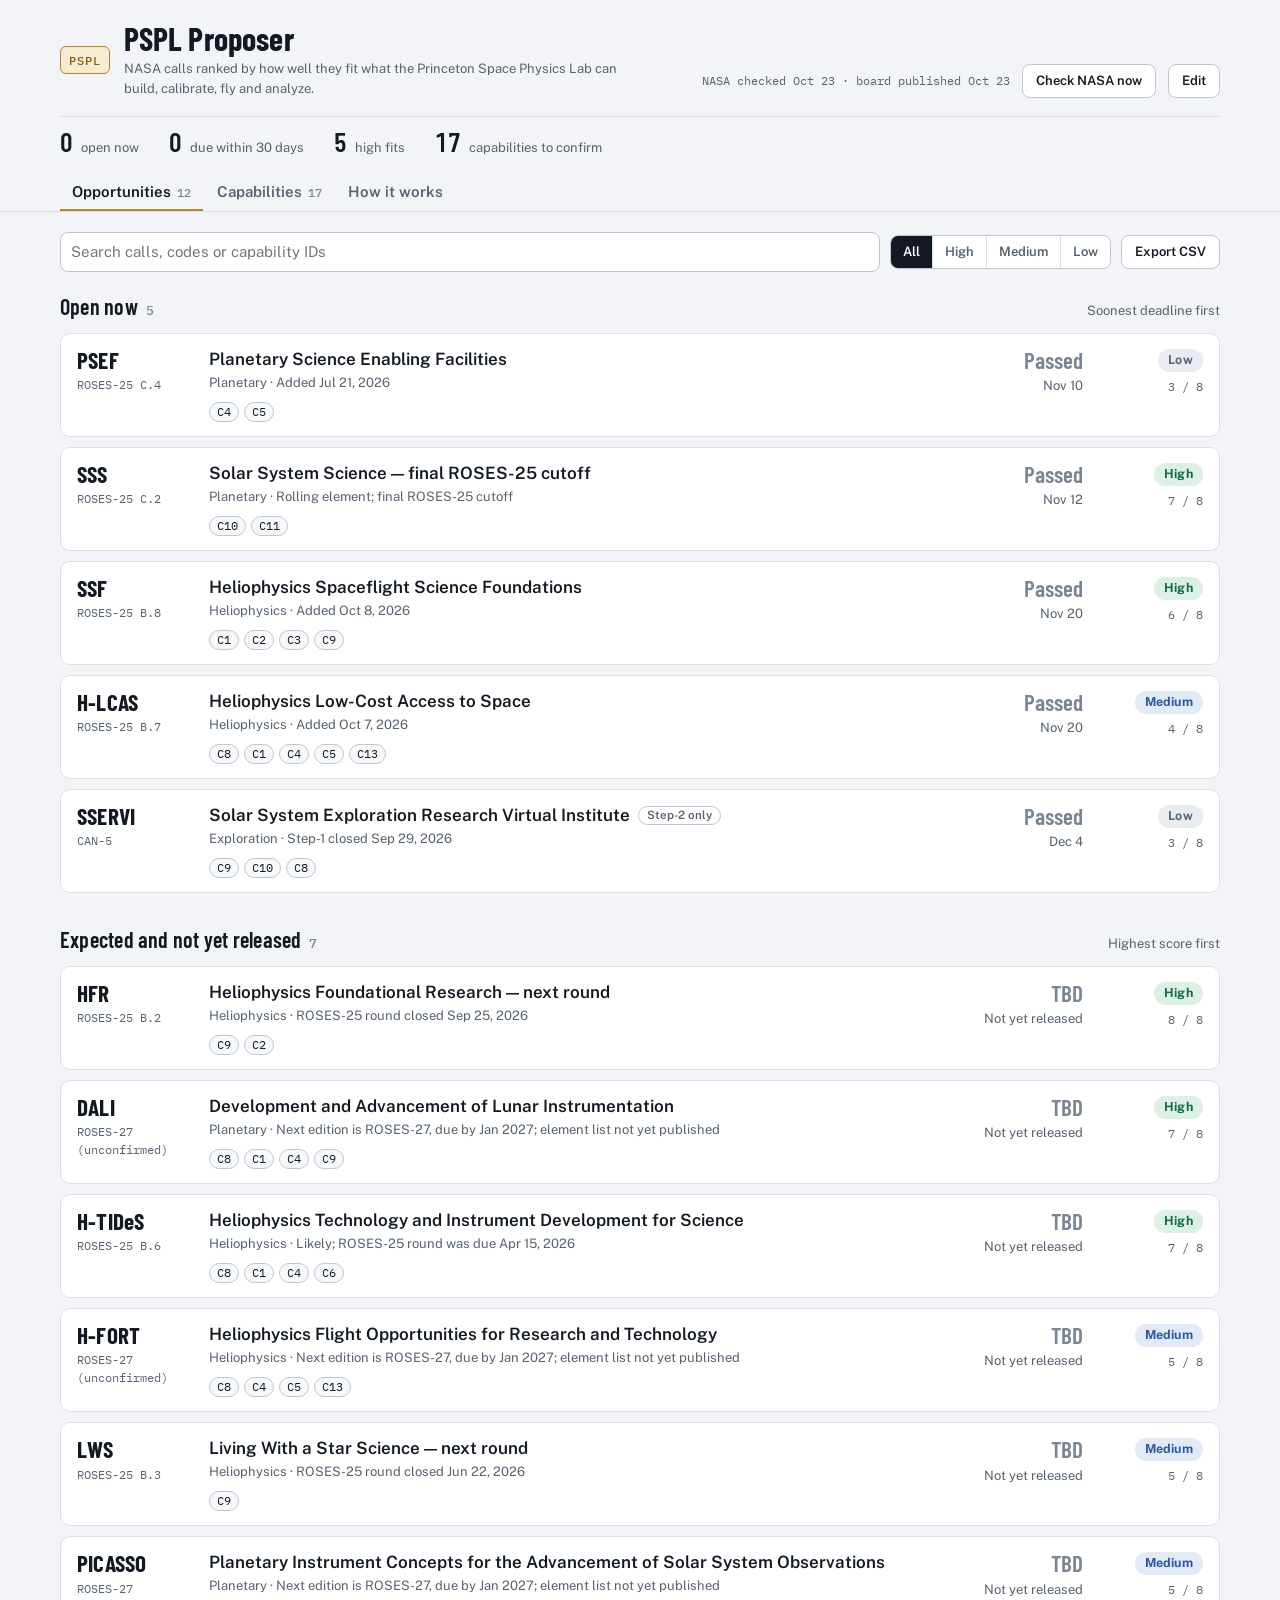
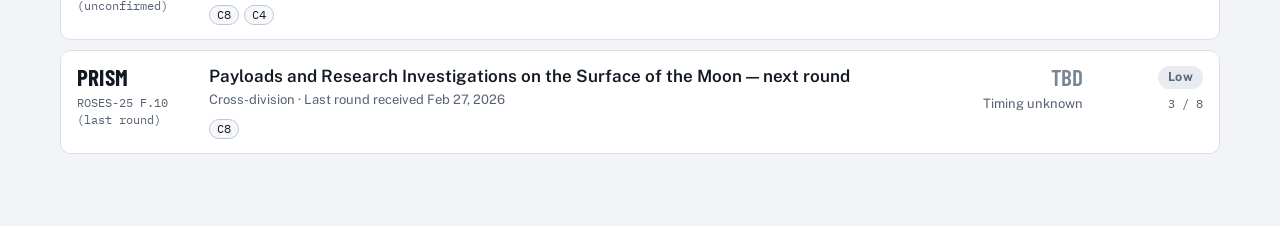
==== index.html @ 785a98ec "Add PSPL Proposer as one shared board on GitHub Pages The board (calls, scores, the capability regis" ====
<!doctype html>
<html lang="en">
<head>
<meta charset="utf-8">
<meta name="viewport" content="width=device-width, initial-scale=1, viewport-fit=cover">
<meta name="robots" content="noindex, nofollow">
<title>PSPL Proposer</title>
<meta name="description" content="NASA calls ranked by how well they fit what the Princeton Space Physics Lab can build, calibrate, fly and analyze.">
<link rel="icon" href="data:image/svg+xml,%3Csvg xmlns='http://www.w3.org/2000/svg' viewBox='0 0 32 32'%3E%3Crect x='1.5' y='1.5' width='29' height='29' rx='6' fill='%23F6ECD3' stroke='%23B8861B' stroke-width='3'/%3E%3Ctext x='16' y='22.5' font-family='Arial,sans-serif' font-size='17' font-weight='700' text-anchor='middle' fill='%23845C08'%3EP%3C/text%3E%3C/svg%3E">
<link rel="preconnect" href="https://fonts.googleapis.com">
<link rel="preconnect" href="https://fonts.gstatic.com" crossorigin>
<link rel="stylesheet" href="https://fonts.googleapis.com/css2?family=Barlow+Condensed:wght@500;600;700&family=IBM+Plex+Mono:wght@400;500&family=Public+Sans:ital,wght@0,400;0,600;0,700;1,400&display=swap">
<link rel="stylesheet" href="style.css?v=1.1.0">
<script src="app.js?v=1.1.0" defer></script>
</head>
<body>
<template id="app-shell">
<header class="masthead gutter">
  <div class="inner">
    <div class="mast">
      <div class="brand">
        <span class="mark" aria-hidden="true">PSPL</span>
        <div class="brand-text">
          <h1>PSPL Proposer</h1>
          <p class="sub">NASA calls ranked by how well they fit what the Princeton Space Physics Lab can build, calibrate, fly and analyze.</p>
        </div>
      </div>
      <div class="mast-actions">
        <span class="checked mono" id="checked"></span>
        <button class="btn" id="checkNowBtn" type="button" title="Reads NASA's ROSES blog and Grants.gov for new and changed calls">Check NASA now</button>
        <button class="btn" id="editBtn" type="button" aria-pressed="false" title="Turn editing on or off in this browser">Edit</button>
        <button class="btn primary" id="addCallBtn" type="button" hidden>Add a call</button>
      </div>
    </div>
    <div class="stats" aria-label="Board summary">
      <div class="stat"><span class="stat-n" id="st-open">&mdash;</span><span class="stat-l">open now</span></div>
      <div class="stat"><span class="stat-n" id="st-soon">&mdash;</span><span class="stat-l">due within 30 days</span></div>
      <div class="stat"><span class="stat-n" id="st-high">&mdash;</span><span class="stat-l">high fits</span></div>
      <div class="stat" id="st-review-wrap" hidden><span class="stat-n gold" id="st-review">0</span><span class="stat-l">NASA posts to review</span></div>
      <div class="stat"><span class="stat-n" id="st-conf">&mdash;</span><span class="stat-l">capabilities to confirm</span></div>
    </div>
  </div>
</header>

<div class="notice gutter" id="noticeBand" hidden>
  <div class="inner"><p id="noticeText"></p></div>
</div>

<div class="band gutter" id="changesBand" hidden>
  <div class="inner">
    <div class="band-inner">
      <p id="changesText"></p>
      <div class="band-actions">
        <button class="btn primary" id="publishBtn" type="button">Publish changes</button>
        <button class="btn ghost" id="discardBtn" type="button">Discard my changes</button>
      </div>
    </div>
    <div class="publish" id="publishPanel" hidden>
      <div class="publish-head">
        <p id="publishSummary"></p>
        <button class="btn ghost" id="publishClose" type="button">Close</button>
      </div>
      <ol class="steps" id="publishSteps">
        <li><div class="step-body"><button class="btn primary" id="copyBoardBtn" type="button">Copy the new board</button><span class="help" id="copyMsg" role="status"></span></div></li>
        <li><div class="step-body"><a class="btn" id="editLink" href="#" target="_blank" rel="noopener noreferrer">Open board.json on GitHub</a><p>Sign in if GitHub asks. Click into the file, select everything (Ctrl+A, or Cmd+A on a Mac) and paste over it.</p></div></li>
        <li><div class="step-body"><p>Choose <b>Commit changes</b> and add a short note on what you changed. The site updates within a few minutes; reload this page then and this band clears.</p></div></li>
      </ol>
      <label class="sr" for="publishText">The new board.json</label>
      <textarea id="publishText" rows="5" readonly hidden></textarea>
      <p class="help" id="publishAlt">No GitHub access? <button class="linklike" id="downloadBoardBtn" type="button">Download board.json</button> and send it to <span id="maintainerBand">whoever looks after the board</span>.</p>
    </div>
  </div>
</div>

<nav class="tabs gutter" aria-label="Sections">
  <div class="inner" role="tablist">
    <button class="tab" role="tab" id="tab-opportunities" aria-controls="panel-opportunities" type="button">Opportunities<span class="n" id="n-opps"></span></button>
    <button class="tab" role="tab" id="tab-capabilities" aria-controls="panel-capabilities" type="button">Capabilities<span class="n" id="n-caps"></span></button>
    <button class="tab" role="tab" id="tab-method" aria-controls="panel-method" type="button">How it works</button>
  </div>
</nav>

<main class="gutter">
  <div class="inner">
    <section id="panel-opportunities" role="tabpanel" aria-labelledby="tab-opportunities">
      <section class="card match" id="addPanel" hidden aria-labelledby="addTitle">
        <div class="match-head">
          <h2 id="addTitle">Add a call</h2>
          <button class="btn ghost" id="addClose" type="button">Close</button>
        </div>
        <p class="match-intro">Fill in what you know and add it to the board. To get scores, gaps and a next action suggested, use Suggest with AI: it builds a prompt from the call and the capability register for an AI assistant such as Copilot, ChatGPT or Claude.</p>
        <form class="form" id="addForm" novalidate>
          <label class="full"><span>Call name</span><input id="a-title" name="title" type="text" maxlength="200" placeholder="e.g. Heliophysics Low-Cost Access to Space"></label>
          <label><span>Short name</span><input id="a-abbr" name="abbr" type="text" maxlength="24" placeholder="e.g. H-LCAS"></label>
          <label><span>Element or call number</span><input id="a-element" name="element" type="text" maxlength="60" placeholder="e.g. ROSES-25 B.7"></label>
          <label><span>Division</span><select id="a-division" name="division"></select></label>
          <label><span>Status</span><select id="a-status" name="status">
            <option value="open">Open</option>
            <option value="step2">Step-2 only</option>
            <option value="expected">Expected</option>
            <option value="unknown">Unknown</option>
          </select></label>
          <label><span>Next deadline</span><input id="a-due" name="due" type="date"></label>
          <label><span>What's due</span><input id="a-duelabel" name="dueLabel" type="text" maxlength="200" placeholder="e.g. Step-1 proposal"></label>
          <label class="full"><span>Link to the call</span><input id="a-source" name="source" type="url" maxlength="500" placeholder="https://science.nasa.gov/researchers/solicitations/..."></label>
          <label class="full"><span>Call text <span class="help">(optional; it helps the AI suggestion)</span></span><textarea id="a-text" name="text" rows="5" placeholder="Paste the scope, eligibility and due-date sections of the call."></textarea></label>
          <div class="form-actions">
            <button class="btn primary" id="a-save" type="submit">Add to board</button>
            <button class="btn" id="a-ai" type="button">Suggest with AI</button>
          </div>
        </form>
        <div class="aibox" id="aiBox" hidden>
          <p><b>1.</b> Copy this prompt and paste it into an AI assistant you can use, such as Copilot, ChatGPT or Claude.</p>
          <label class="sr" for="a-prompt">Prompt for the AI assistant</label>
          <textarea id="a-prompt" rows="6" readonly></textarea>
          <div class="row"><button class="btn" id="a-copy" type="button">Copy prompt</button><span class="help" id="a-copied"></span></div>
          <p><b>2.</b> Paste the assistant's whole reply here.</p>
          <label class="sr" for="a-reply">The AI assistant's reply</label>
          <textarea id="a-reply" rows="5" placeholder="Paste the reply, including the part in braces { }"></textarea>
          <div class="row"><button class="btn" id="a-read" type="button">Use this reply</button><span class="error-line" id="a-aimsg" role="status"></span></div>
        </div>
        <div id="addResult"></div>
      </section>

      <div class="toolbar">
        <label class="search"><span class="sr">Search calls</span><input type="search" id="oppSearch" placeholder="Search calls, codes or capability IDs" autocomplete="off"></label>
        <div class="seg" role="group" aria-label="Filter by fit">
          <button type="button" data-fit="all">All</button><button type="button" data-fit="high">High</button><button type="button" data-fit="medium">Medium</button><button type="button" data-fit="low">Low</button>
        </div>
        <button class="btn" id="exportOpps" type="button">Export CSV</button>
      </div>
      <div id="lanes"></div>
    </section>

    <section id="panel-capabilities" role="tabpanel" aria-labelledby="tab-capabilities" hidden>
      <div class="toolbar">
        <label class="search"><span class="sr">Search the register</span><input type="search" id="capSearch" placeholder="Search capabilities, gaps or sources" autocomplete="off"></label>
        <button class="btn" id="addCap" type="button" hidden>Add capability</button>
        <button class="btn" id="exportCaps" type="button">Export CSV</button>
      </div>
      <p class="panel-intro">Scores and AI suggestions are judged against these rows, so a wrong row means wrong matches. Dashed rows are known gaps that need a partner. <span id="capIntroView">Spot something wrong? Choose Edit at the top to correct it, then publish.</span><span id="capIntroEdit" hidden>Tick Confirmed once a row is right.</span></p>
      <p class="cap-summary" id="capSummary"></p>
      <div class="list" id="capList"></div>
    </section>

    <section id="panel-method" role="tabpanel" aria-labelledby="tab-method" hidden>
      <div class="prose">
        <h2>One board for the lab</h2>
        <p>Everyone opens the same page, <a id="siteLink" href="https://mitchellshen.github.io/pspl-proposer/">mitchellshen.github.io/pspl-proposer</a>, in Edge, Chrome, Safari or Firefox on Windows or Mac. There's nothing to install and no account to make. Bookmark the page rather than saving a copy, so you always see the latest board.</p>
        <p>The board itself is one file, board.json, in the board's GitHub repository. Every published change is a commit there, so there's a full history of who changed what and when, and any change can be undone.</p>
        <h2>Changing the board</h2>
        <ol>
          <li>Choose Edit at the top. It applies to this browser only, and you can turn it off the same way.</li>
          <li>Correct capabilities, adjust scores, add calls and review new NASA posts. Your changes stay in this browser, counted in the gold band at the top, until you publish them.</li>
          <li>Choose Publish changes in the gold band and follow its three steps: copy the new board, paste it over board.json on GitHub, and commit. You need a GitHub account that has been added to the board's repository.</li>
          <li>No GitHub access? Download board.json from the same band and send it to <span id="maintainerInline">whoever looks after the board</span>.</li>
        </ol>
        <p>The board and its repository are public, so anyone with the address can read them. Keep budgets, proposal plans that aren't public yet and reviewer comments off the board.</p>
        <div class="settings" id="maintainerBox" hidden>
          <label for="set-maintainer">Looked after by<input id="set-maintainer" type="text" maxlength="80" placeholder="Name of whoever publishes the board"></label>
          <div><button class="btn" id="set-maintainer-save" type="button">Save name</button></div>
        </div>
        <h2>Finding new calls</h2>
        <p>Check NASA now reads NASA's ROSES blog, where NASA announces new program elements, amendments and corrections, and Grants.gov when your browser allows it. Posts the board hasn't reviewed yet wait under To review. In edit mode, add the ones that fit, mark the rest reviewed, and publish. NASA's solicitation site (NSPIRES) can't be read by the page, so open the links for full call texts.</p>
        <p id="checkNote"></p>
        <h2>How a call is scored</h2>
        <p>Each call gets three whole-number scores, and their sum sets the fit. In edit mode, change them with the + and &minus; controls on any call.</p>
        <div class="tablewrap">
          <table class="rubric">
            <thead><tr><th>Score</th><th>Range</th><th>Question it answers</th></tr></thead>
            <tbody>
              <tr><td>Alignment</td><td>0&ndash;3</td><td>How directly do the call's science or technology goals match what PSPL does?</td></tr>
              <tr><td>Readiness</td><td>0&ndash;3</td><td>Could PSPL write a competitive proposal today with what the register shows?</td></tr>
              <tr><td>Timing</td><td>0&ndash;2</td><td>0 if under about three weeks or closed to new entrants, 1 if about a month away or unknown, 2 if months away or not yet released.</td></tr>
              <tr><td>Fit</td><td>0&ndash;8</td><td>High 6&ndash;8, Medium 4&ndash;5, Low 0&ndash;3.</td></tr>
            </tbody>
          </table>
        </div>
        <h2>AI suggestions</h2>
        <p>In edit mode, Suggest with AI on a new call and Rescore with AI on an existing one build a prompt from the call and the capability register. Paste it into an AI assistant you can use, paste the reply back, and review the suggestion before you keep it. The page itself never sends the board anywhere.</p>
        <h2>What isn't covered yet</h2>
        <p>NSF, DoD, ESA and other funders. Calls marked Expected are based on ROSES-25 and NASA's planning list, and may change when ROSES-27 is released.</p>
        <h2>This browser</h2>
        <div class="settings">
          <label for="set-theme">Theme<select id="set-theme">
            <option value="auto">Match my computer</option>
            <option value="light">Light</option>
            <option value="dark">Dark</option>
          </select></label>
        </div>
        <p class="foot" id="fileInfo"></p>
      </div>
    </section>
  </div>
</main>

<div class="toast" id="toast" role="status" aria-live="polite" hidden></div>
</template>
<div id="app">
  <div class="boot gutter"><div class="inner">
    <p class="boot-title">PSPL Proposer</p>
    <p>Loading the board&hellip; If nothing appears, open the shared board at <a href="https://mitchellshen.github.io/pspl-proposer/">mitchellshen.github.io/pspl-proposer</a>.</p>
  </div></div>
</div>
<noscript><p style="font:16px sans-serif;padding:24px">PSPL Proposer needs JavaScript. Open it in a web browser such as Edge, Chrome, Safari or Firefox.</p></noscript>
</body>
</html>
---- style.css ----
/* PSPL Proposer, GitHub Pages edition. Layout: masthead with a live summary strip, a notice band for downloaded copies, a gold band when this browser holds unpublished changes (with the publish steps), sticky tabs, then a ranked board of NASA calls (To review, Open now, Expected) and the capability register. Gold = the foil on SWAPI; countdowns read T-minus. */
:root {
  --bg: #F2F4F7;
  --surface: #FFFFFF;
  --surface-2: #F7F8FA;
  --ink: #121922;
  --muted: #566272;
  --faint: #7A8594;
  --line: #DBE0E7;
  --line-strong: #BFC7D2;
  --gold: #B8861B;
  --gold-ink: #845C08;
  --gold-soft: #F6ECD3;
  --high: #136B45;
  --high-bg: #DCF0E5;
  --med: #2C5AA0;
  --med-bg: #E2EAF7;
  --low: #5B6775;
  --low-bg: #E8ECF0;
  --urgent: #B0261C;
  --urgent-bg: #FBE3E0;
  --btn-ink: #121922;
  --btn-on-ink: #FFFFFF;
  --shadow: 0 1px 2px rgb(18 25 34 / 6%), 0 6px 20px rgb(18 25 34 / 6%);
  --font-display: "Barlow Condensed", "Arial Narrow", "Roboto Condensed", sans-serif;
  --font-body: "Public Sans", "Segoe UI", "Helvetica Neue", Arial, sans-serif;
  --font-mono: "IBM Plex Mono", ui-monospace, SFMono-Regular, Menlo, Consolas, monospace;
  --step--1: 0.8125rem;
  --step-0: 0.9375rem;
  --step-1: 1.0625rem;
  --step-2: 1.375rem;
  --step-3: 2rem;
  --radius: 10px;
  color-scheme: light;
}
@media (prefers-color-scheme: dark) {
  :root:not([data-theme="light"]) {
    --bg: #0E131A; --surface: #151C25; --surface-2: #1A2230; --ink: #E7ECF2; --muted: #A1ACBA; --faint: #808C9B;
    --line: #263142; --line-strong: #39465A; --gold: #E2B04A; --gold-ink: #EFC768; --gold-soft: #2B2412;
    --high: #63D3A1; --high-bg: #133428; --med: #92B6FF; --med-bg: #1A2742; --low: #A6B0BD; --low-bg: #222B37;
    --urgent: #FF8A7A; --urgent-bg: #3A1C1A; --btn-ink: #E7ECF2; --btn-on-ink: #0E131A;
    --shadow: 0 1px 2px rgb(0 0 0 / 40%), 0 8px 24px rgb(0 0 0 / 30%);
    color-scheme: dark;
  }
}
:root[data-theme="dark"] {
  --bg: #0E131A; --surface: #151C25; --surface-2: #1A2230; --ink: #E7ECF2; --muted: #A1ACBA; --faint: #808C9B;
  --line: #263142; --line-strong: #39465A; --gold: #E2B04A; --gold-ink: #EFC768; --gold-soft: #2B2412;
  --high: #63D3A1; --high-bg: #133428; --med: #92B6FF; --med-bg: #1A2742; --low: #A6B0BD; --low-bg: #222B37;
  --urgent: #FF8A7A; --urgent-bg: #3A1C1A; --btn-ink: #E7ECF2; --btn-on-ink: #0E131A;
  --shadow: 0 1px 2px rgb(0 0 0 / 40%), 0 8px 24px rgb(0 0 0 / 30%);
  color-scheme: dark;
}
*, *::before, *::after { box-sizing: border-box; }
html { -webkit-text-size-adjust: 100%; }
[hidden] { display: none !important; }
img { max-width: 100%; }
body { margin: 0; background: var(--bg); color: var(--ink); font-family: var(--font-body); font-size: var(--step-0); line-height: 1.5; -webkit-font-smoothing: antialiased; }
.gutter { padding-left: max(16px, env(safe-area-inset-left, 0px)); padding-right: max(16px, env(safe-area-inset-right, 0px)); }
.inner { max-width: 1160px; margin-inline: auto; }
.sr { position: absolute; width: 1px; height: 1px; overflow: hidden; clip: rect(0 0 0 0); white-space: nowrap; }
.mono { font-family: var(--font-mono); overflow-wrap: anywhere; }
h1, h2, h3 { margin: 0; text-wrap: balance; }
p { margin: 0; }
a { color: var(--gold-ink); text-underline-offset: 2px; }
:focus-visible { outline: 2px solid var(--gold); outline-offset: 2px; border-radius: 4px; }

/* Masthead */
.masthead { padding-block: 22px 14px; }
.mast { display: flex; flex-wrap: wrap; align-items: flex-end; justify-content: space-between; gap: 14px 24px; }
.brand { display: flex; align-items: center; gap: 14px; min-width: 0; }
.brand-text { min-width: 0; }
.mark { flex: none; font-family: var(--font-mono); font-size: 0.72rem; font-weight: 500; letter-spacing: 0.08em; color: var(--gold-ink); border: 1.5px solid var(--gold); background: var(--gold-soft); padding: 8px 8px 7px; border-radius: 6px; line-height: 1; }
h1 { font-family: var(--font-display); font-weight: 700; font-size: var(--step-3); letter-spacing: 0.005em; line-height: 1; }
.sub { margin-top: 5px; color: var(--muted); font-size: var(--step--1); max-width: 62ch; }
.mast-actions { display: flex; align-items: center; gap: 12px; flex-wrap: wrap; }
.checked { color: var(--muted); font-size: 0.75rem; }
.checked.live { color: var(--gold-ink); }
.checked.live::before { content: ""; display: inline-block; width: 7px; height: 7px; border-radius: 50%; background: var(--gold); margin-right: 7px; vertical-align: 1px; animation: pulse 1.2s ease-in-out infinite; }
.stats { display: flex; flex-wrap: wrap; gap: 8px 30px; margin-top: 18px; padding-top: 12px; border-top: 1px solid var(--line); }
.stat { display: flex; align-items: baseline; gap: 8px; }
.stat-n { font-family: var(--font-display); font-weight: 600; font-size: 1.65rem; line-height: 1; font-variant-numeric: tabular-nums; }
.stat-n.urgent { color: var(--urgent); }
.stat-n.gold { color: var(--gold-ink); }
.stat-l { color: var(--muted); font-size: var(--step--1); }

/* Changes band */
.band { background: var(--gold-soft); border-top: 1px solid var(--line); border-bottom: 1px solid var(--line); padding-block: 10px; }
.band-inner { display: flex; flex-wrap: wrap; align-items: center; justify-content: space-between; gap: 8px 16px; }
.band p { max-width: 82ch; font-size: var(--step--1); }
.band-actions { display: flex; gap: 8px; flex-wrap: wrap; }

/* Tabs */
.tabs { position: sticky; top: 0; z-index: 4; background: var(--bg); border-bottom: 1px solid var(--line); }
.tabs .inner { display: flex; gap: 2px; overflow-x: auto; }
.tab { appearance: none; background: none; border: 0; border-bottom: 2.5px solid transparent; padding: 12px 12px 10px; font: 600 var(--step-0)/1 var(--font-body); color: var(--muted); cursor: pointer; white-space: nowrap; }
.tab:hover { color: var(--ink); }
.tab[aria-selected="true"] { color: var(--ink); border-bottom-color: var(--gold); }
.tab .n { font-family: var(--font-mono); font-size: 0.75rem; font-weight: 500; color: var(--faint); margin-left: 6px; }
main { padding-block: 20px 72px; }

/* Controls */
.toolbar { display: flex; flex-wrap: wrap; gap: 10px; align-items: center; margin-bottom: 18px; }
.search { flex: 1 1 260px; min-width: 0; }
.search input { width: 100%; }
input[type="search"], input[type="text"], input[type="url"], input[type="date"], select, textarea {
  font: inherit; font-size: var(--step-0); color: var(--ink); background: var(--surface); border: 1px solid var(--line-strong); border-radius: 8px; padding: 8px 10px; min-width: 0;
}
textarea { width: 100%; resize: vertical; line-height: 1.45; }
.seg { display: inline-flex; border: 1px solid var(--line-strong); border-radius: 8px; overflow: hidden; background: var(--surface); }
.seg button { appearance: none; border: 0; background: transparent; padding: 8px 12px; font: 600 var(--step--1)/1.2 var(--font-body); color: var(--muted); cursor: pointer; }
.seg button + button { border-left: 1px solid var(--line); }
.seg button[aria-pressed="true"] { background: var(--btn-ink); color: var(--btn-on-ink); }
.btn { appearance: none; font: 600 var(--step--1)/1.2 var(--font-body); padding: 8px 13px; border-radius: 8px; border: 1px solid var(--line-strong); background: var(--surface); color: var(--ink); cursor: pointer; white-space: nowrap; text-decoration: none; display: inline-block; }
.btn:hover { border-color: var(--ink); }
.btn.primary { background: var(--btn-ink); color: var(--btn-on-ink); border-color: var(--btn-ink); }
.btn.primary:hover { filter: brightness(1.12); }
.btn.ghost { background: transparent; border-color: transparent; color: var(--muted); }
.btn.ghost:hover { color: var(--ink); border-color: var(--line-strong); }
.btn.danger { color: var(--urgent); }
.btn.armed { background: var(--urgent-bg); border-color: var(--urgent); color: var(--urgent); }
.btn:disabled { opacity: 0.5; cursor: not-allowed; }
.pill { display: inline-block; font-size: 0.72rem; font-weight: 600; line-height: 1.5; padding: 0 8px; border-radius: 999px; border: 1px solid var(--line-strong); color: var(--muted); margin-left: 8px; vertical-align: 2px; white-space: nowrap; }
.pill.new { border-color: var(--gold); color: var(--gold-ink); background: var(--gold-soft); }
.pill.mine { border-style: dashed; }

/* Lanes */
.lane + .lane { margin-top: 30px; }
.lane-head { display: flex; align-items: baseline; justify-content: space-between; gap: 6px 12px; margin-bottom: 10px; flex-wrap: wrap; }
.lane-head h2 { font-family: var(--font-display); font-weight: 600; font-size: var(--step-2); letter-spacing: 0.01em; }
.lane-head .count { font-family: var(--font-mono); font-size: 0.8rem; color: var(--faint); font-weight: 500; margin-left: 8px; }
.lane-note { color: var(--muted); font-size: var(--step--1); }
details.lane > summary, details.sub-lane > summary { cursor: pointer; list-style: none; }
details.lane > summary::-webkit-details-marker, details.sub-lane > summary::-webkit-details-marker { display: none; }
details.lane > summary h2::before, details.sub-lane > summary .sub-title::before { content: "\25B8"; display: inline-block; margin-right: 8px; color: var(--faint); transition: transform 0.15s; }
details.lane[open] > summary h2::before, details.sub-lane[open] > summary .sub-title::before { transform: rotate(90deg); }
details.sub-lane { margin-top: 12px; }
details.sub-lane > summary { display: flex; flex-wrap: wrap; align-items: baseline; gap: 6px 12px; color: var(--muted); font-size: var(--step--1); padding: 4px 2px; }
.sub-title { font-weight: 600; color: var(--ink); }
.sub-lane .list { margin-top: 10px; }
.list { display: grid; gap: 10px; }
.empty { border: 1.5px dashed var(--line-strong); border-radius: var(--radius); padding: 20px 22px; color: var(--muted); }
.empty b { display: block; color: var(--ink); margin-bottom: 4px; }
.quiet-line { color: var(--muted); font-size: var(--step--1); padding: 6px 2px; }

/* Review */
.src-status { display: flex; flex-wrap: wrap; gap: 4px 18px; font-size: var(--step--1); color: var(--muted); margin: -4px 0 10px; }
.src-status .bad { color: var(--urgent); }
.rv { background: var(--surface); border: 1.5px dashed var(--gold); border-radius: var(--radius); display: grid; grid-template-columns: 7rem minmax(0, 1fr) auto; grid-template-areas: "sign main act"; gap: 8px 20px; padding: 14px 16px; }
.rv .sign { grid-area: sign; }
.rv .main { grid-area: main; }
.rv-actions { grid-area: act; display: flex; flex-direction: column; gap: 6px; align-items: stretch; }
.rv-title { font-weight: 600; font-size: var(--step-1); line-height: 1.3; color: var(--ink); text-decoration: underline; text-decoration-color: var(--line-strong); text-underline-offset: 3px; }
.rv-title:hover { text-decoration-color: var(--gold); }
ul.rv-sent { margin: 8px 0 0; padding-left: 18px; font-size: var(--step--1); display: grid; gap: 3px; max-width: 78ch; }
p.rv-sent { margin-top: 8px; color: var(--muted); font-size: var(--step--1); max-width: 78ch; }
.rv-also { display: inline-block; margin-top: 6px; font-size: var(--step--1); }
.review-actions { margin-top: 12px; display: flex; flex-wrap: wrap; gap: 8px; }

/* Call card */
.opp { background: var(--surface); border: 1px solid var(--line); border-radius: var(--radius); }
.opp.is-open { box-shadow: var(--shadow); border-color: var(--line-strong); }
.opp.flash { box-shadow: 0 0 0 2px var(--gold); }
.opp-head { display: grid; grid-template-columns: 7rem minmax(0, 1fr) 7.25rem 6.25rem; grid-template-areas: "sign main when fit"; gap: 8px 20px; padding: 14px 16px; cursor: pointer; align-items: start; border-radius: var(--radius); }
.opp-head:hover .opp-title { text-decoration: underline; text-decoration-color: var(--line-strong); text-underline-offset: 3px; }
.sign { grid-area: sign; min-width: 0; }
.abbr { display: block; font-family: var(--font-display); font-weight: 700; font-size: 1.45rem; line-height: 1.05; letter-spacing: 0.01em; overflow-wrap: anywhere; }
.element { display: block; margin-top: 4px; font-family: var(--font-mono); font-size: 0.72rem; color: var(--muted); overflow-wrap: anywhere; }
.main { grid-area: main; min-width: 0; }
.opp-title { font-weight: 600; font-size: var(--step-1); line-height: 1.3; }
.opp-meta { margin-top: 3px; color: var(--muted); font-size: var(--step--1); }
.chips { display: flex; flex-wrap: wrap; gap: 5px; margin-top: 9px; }
.chip { font-family: var(--font-mono); font-size: 0.72rem; line-height: 1.6; padding: 0 7px; border: 1px solid var(--line-strong); border-radius: 999px; background: var(--surface-2); color: var(--ink); }
.chip.missing { border-style: dashed; color: var(--faint); }
.when { grid-area: when; text-align: right; min-width: 0; }
.tminus { display: block; font-family: var(--font-display); font-weight: 600; font-size: 1.45rem; line-height: 1.05; font-variant-numeric: tabular-nums; white-space: nowrap; }
.tminus.urgent { color: var(--urgent); }
.tminus.quiet { color: var(--faint); }
.when .date { display: block; margin-top: 4px; color: var(--muted); font-size: var(--step--1); }
.fitbox { grid-area: fit; text-align: right; }
.fit { display: inline-block; font-weight: 700; font-size: 0.78rem; letter-spacing: 0.02em; padding: 2px 10px; border-radius: 999px; }
.fit.high { background: var(--high-bg); color: var(--high); }
.fit.medium { background: var(--med-bg); color: var(--med); }
.fit.low { background: var(--low-bg); color: var(--low); }
.score { display: block; margin-top: 6px; font-family: var(--font-mono); font-size: 0.75rem; color: var(--muted); font-variant-numeric: tabular-nums; }

.opp-body { border-top: 1px solid var(--line); padding: 16px; display: grid; grid-template-columns: minmax(0, 1fr) 17.5rem; gap: 20px 32px; }
.opp-body.edit { grid-template-columns: minmax(0, 1fr); }
.facts { display: grid; gap: 14px; min-width: 0; align-content: start; }
.fact h3, .label { font-family: var(--font-body); font-size: 0.7rem; text-transform: uppercase; letter-spacing: 0.09em; color: var(--muted); font-weight: 700; margin: 0 0 4px; }
.fact p { max-width: 70ch; }
.says { font-style: italic; }
.brings-list { display: flex; flex-wrap: wrap; gap: 6px; margin-bottom: 6px; }
.capref { appearance: none; font: inherit; font-size: var(--step--1); text-align: left; background: var(--surface-2); border: 1px solid var(--line); border-radius: 6px; padding: 3px 8px; color: var(--ink); cursor: pointer; max-width: 100%; }
.capref:hover { border-color: var(--gold); }
.capref b { font-family: var(--font-mono); font-weight: 500; margin-right: 6px; }
.sources { display: flex; flex-wrap: wrap; gap: 4px 16px; }
.side { display: grid; gap: 14px; align-content: start; min-width: 0; }
.scorer { background: var(--surface-2); border: 1px solid var(--line); border-radius: 8px; padding: 12px; display: grid; gap: 9px; }
.dial { display: grid; grid-template-columns: minmax(0, 1fr) auto; align-items: center; gap: 10px; }
.dial-name { font-size: var(--step--1); font-weight: 600; line-height: 1.25; }
.dial-name small { display: block; color: var(--muted); font-weight: 400; font-size: 0.72rem; }
.stepper { display: inline-flex; align-items: center; border: 1px solid var(--line-strong); border-radius: 8px; background: var(--surface); }
.stepper button { appearance: none; border: 0; background: transparent; width: 32px; height: 30px; font: 600 1rem/1 var(--font-body); color: var(--ink); cursor: pointer; }
.stepper button:disabled { color: var(--faint); cursor: default; opacity: 0.5; }
.stepper output { min-width: 3.4ch; text-align: center; font-family: var(--font-mono); font-size: var(--step--1); font-variant-numeric: tabular-nums; }
.scoreline { display: flex; align-items: center; justify-content: space-between; gap: 8px; border-top: 1px solid var(--line); padding-top: 9px; font-size: var(--step--1); }
.hint { color: var(--faint); font-size: 0.72rem; }
.actions { display: flex; flex-wrap: wrap; gap: 8px; }
.proposal { border: 1px dashed var(--gold); background: var(--gold-soft); border-radius: 8px; padding: 12px; display: grid; gap: 8px; font-size: var(--step--1); }
.proposal .row { display: flex; flex-wrap: wrap; gap: 6px 10px; align-items: center; }
.proposal textarea { font-family: var(--font-mono); font-size: 0.75rem; background: var(--surface); }
@keyframes pulse { 0%, 100% { opacity: 0.3; } 50% { opacity: 1; } }

/* Forms */
.form { display: grid; grid-template-columns: repeat(2, minmax(0, 1fr)); gap: 12px 16px; }
.form .full { grid-column: 1 / -1; }
.form label { display: grid; gap: 4px; font-size: var(--step--1); font-weight: 600; min-width: 0; align-content: start; }
.form input, .form select, .form textarea { width: 100%; font-weight: 400; }
.help { font-weight: 400; color: var(--muted); font-size: 0.75rem; }
.form-actions { grid-column: 1 / -1; display: flex; flex-wrap: wrap; gap: 8px; align-items: center; }
.card { background: var(--surface); border: 1px solid var(--line-strong); border-radius: var(--radius); padding: 18px; box-shadow: var(--shadow); }
.match { margin-bottom: 24px; display: grid; gap: 14px; }
.match-head { display: flex; justify-content: space-between; align-items: center; gap: 12px; }
.match-head h2 { font-family: var(--font-display); font-size: var(--step-2); font-weight: 600; }
.match-intro { color: var(--muted); max-width: 72ch; }
.aibox { border: 1px dashed var(--line-strong); border-radius: 8px; padding: 12px; display: grid; gap: 8px; background: var(--surface-2); font-size: var(--step--1); }
.aibox textarea { font-family: var(--font-mono); font-size: 0.75rem; }
.aibox .row { display: flex; flex-wrap: wrap; gap: 8px; align-items: center; }
.preview { border-top: 1px solid var(--line); padding-top: 14px; display: grid; grid-template-columns: minmax(0, 1fr) 17.5rem; gap: 16px 28px; }
.error-line { color: var(--urgent); font-size: var(--step--1); }

/* Register */
.panel-intro { color: var(--muted); max-width: 75ch; margin: -6px 0 6px; }
.cap-summary { color: var(--muted); font-size: var(--step--1); margin-bottom: 14px; }
.cap { background: var(--surface); border: 1px solid var(--line); border-radius: var(--radius); display: grid; grid-template-columns: 3.4rem minmax(0, 1fr) 16.5rem; gap: 6px 22px; padding: 14px 16px; transition: box-shadow 0.3s; }
.cap.gap { border-style: dashed; border-color: var(--line-strong); background: transparent; }
.cap.flash { box-shadow: 0 0 0 2px var(--gold); }
.cap-id { font-family: var(--font-mono); font-weight: 500; font-size: 0.95rem; padding-top: 1px; }
.cap-cat { font-size: 0.7rem; letter-spacing: 0.09em; text-transform: uppercase; color: var(--muted); font-weight: 700; }
.cap-name { font-weight: 600; font-size: var(--step-1); line-height: 1.3; margin-top: 2px; }
.cap-main { min-width: 0; }
.cap-ev { margin-top: 4px; max-width: 72ch; }
.cap-used { margin-top: 6px; font-size: var(--step--1); color: var(--muted); }
.cap-side { display: grid; gap: 8px; align-content: start; font-size: var(--step--1); min-width: 0; }
.kv { display: grid; grid-template-columns: 4.6rem minmax(0, 1fr); gap: 3px 8px; margin: 0; }
.kv dt { color: var(--muted); }
.kv dd { margin: 0; min-width: 0; overflow-wrap: anywhere; }
.confirm { display: inline-flex; align-items: center; gap: 8px; font-weight: 600; cursor: pointer; }
.confirm input { width: 16px; height: 16px; accent-color: var(--high); margin: 0; }
.cap.editing { grid-template-columns: minmax(0, 1fr); }

/* Method */
.prose { max-width: 72ch; display: grid; gap: 12px; }
.prose h2 { font-family: var(--font-display); font-size: var(--step-2); font-weight: 600; margin-top: 12px; }
.prose ol { margin: 0; padding-left: 20px; display: grid; gap: 6px; }
.tablewrap { overflow-x: auto; }
.rubric { border-collapse: collapse; width: 100%; font-size: var(--step--1); }
.rubric th, .rubric td { text-align: left; padding: 8px 10px; border-bottom: 1px solid var(--line); vertical-align: top; }
.rubric th { color: var(--muted); font-weight: 700; font-size: 0.72rem; text-transform: uppercase; letter-spacing: 0.08em; }
.rubric td:nth-child(2) { font-family: var(--font-mono); white-space: nowrap; }
.settings { display: grid; grid-template-columns: repeat(auto-fit, minmax(220px, 1fr)); gap: 12px 20px; align-items: end; }
.settings label { display: grid; gap: 4px; font-size: var(--step--1); font-weight: 600; min-width: 0; }
.settings input, .settings select { width: 100%; font-weight: 400; }
.foot { color: var(--faint); font-size: 0.75rem; }

.toast { position: fixed; left: 50%; bottom: calc(18px + env(safe-area-inset-bottom, 0px)); transform: translateX(-50%); background: var(--btn-ink); color: var(--btn-on-ink); padding: 10px 14px; border-radius: 8px; font-size: var(--step--1); width: max-content; max-width: min(92vw, 560px); box-shadow: var(--shadow); z-index: 20; }

/* Edit toggle, notice band, publish steps, read-only bits */
.btn[aria-pressed="true"] { background: var(--gold-soft); border-color: var(--gold); color: var(--gold-ink); }
.notice { background: var(--med-bg); border-bottom: 1px solid var(--line); padding-block: 10px; font-size: var(--step--1); }
.notice p { max-width: 90ch; }
.notice a { color: var(--med); font-weight: 600; }
.publish { margin-top: 12px; padding-top: 12px; border-top: 1px dashed var(--gold); display: grid; gap: 12px; font-size: var(--step--1); }
.publish-head { display: flex; flex-wrap: wrap; justify-content: space-between; align-items: baseline; gap: 6px 16px; }
.publish-head p { max-width: 82ch; }
.steps { margin: 0; padding: 0; list-style: none; counter-reset: step; display: grid; gap: 10px; }
.steps li { counter-increment: step; display: grid; grid-template-columns: 1.5rem minmax(0, 1fr); gap: 8px; align-items: start; }
.steps li::before { content: counter(step); width: 1.5rem; height: 1.5rem; border-radius: 50%; border: 1px solid var(--gold); color: var(--gold-ink); display: grid; place-items: center; font: 500 0.72rem/1 var(--font-mono); margin-top: 3px; }
.step-body { display: flex; flex-wrap: wrap; align-items: center; gap: 6px 12px; min-width: 0; }
.step-body p { max-width: 70ch; }
.publish textarea { font-family: var(--font-mono); font-size: 0.72rem; background: var(--surface); }
.linklike { appearance: none; background: none; border: 0; padding: 0; font: inherit; color: var(--gold-ink); text-decoration: underline; text-underline-offset: 2px; cursor: pointer; }
.stepper.readonly { border-color: transparent; background: transparent; }
.stepper.readonly output { padding-inline: 6px; }
.confirm-text { color: var(--muted); }
.confirm-text.yes { color: var(--high); font-weight: 600; }
.confirm-text.yes::before { content: "\2713"; margin-right: 6px; }
.view-hint { color: var(--muted); font-size: var(--step--1); margin: -4px 0 10px; max-width: 80ch; }
.boot { padding-block: 32px; color: var(--muted); }
.boot-title { font-family: var(--font-display); font-weight: 700; font-size: var(--step-3); color: var(--ink); line-height: 1; margin-bottom: 10px; }

@media (max-width: 760px) {
  .opp-body, .preview { grid-template-columns: minmax(0, 1fr); }
  .cap { grid-template-columns: 2.8rem minmax(0, 1fr); }
  .cap-side { grid-column: 2; }
}
@media (max-width: 720px) {
  .opp-head { grid-template-columns: minmax(0, 1fr) auto; grid-template-areas: "sign fit" "main main" "when when"; }
  .when { text-align: left; display: flex; align-items: baseline; gap: 10px; }
  .when .date { margin-top: 0; }
  .rv { grid-template-columns: minmax(0, 1fr); grid-template-areas: "sign" "main" "act"; }
  .rv-actions { flex-direction: row; flex-wrap: wrap; }
  h1 { font-size: 1.75rem; }
}
@media (max-width: 640px) {
  .form { grid-template-columns: minmax(0, 1fr); }
  .stats { gap: 8px 20px; }
}
@media (prefers-reduced-motion: reduce) {
  .checked.live::before { animation: none; }
  * { transition: none !important; scroll-behavior: auto !important; }
}
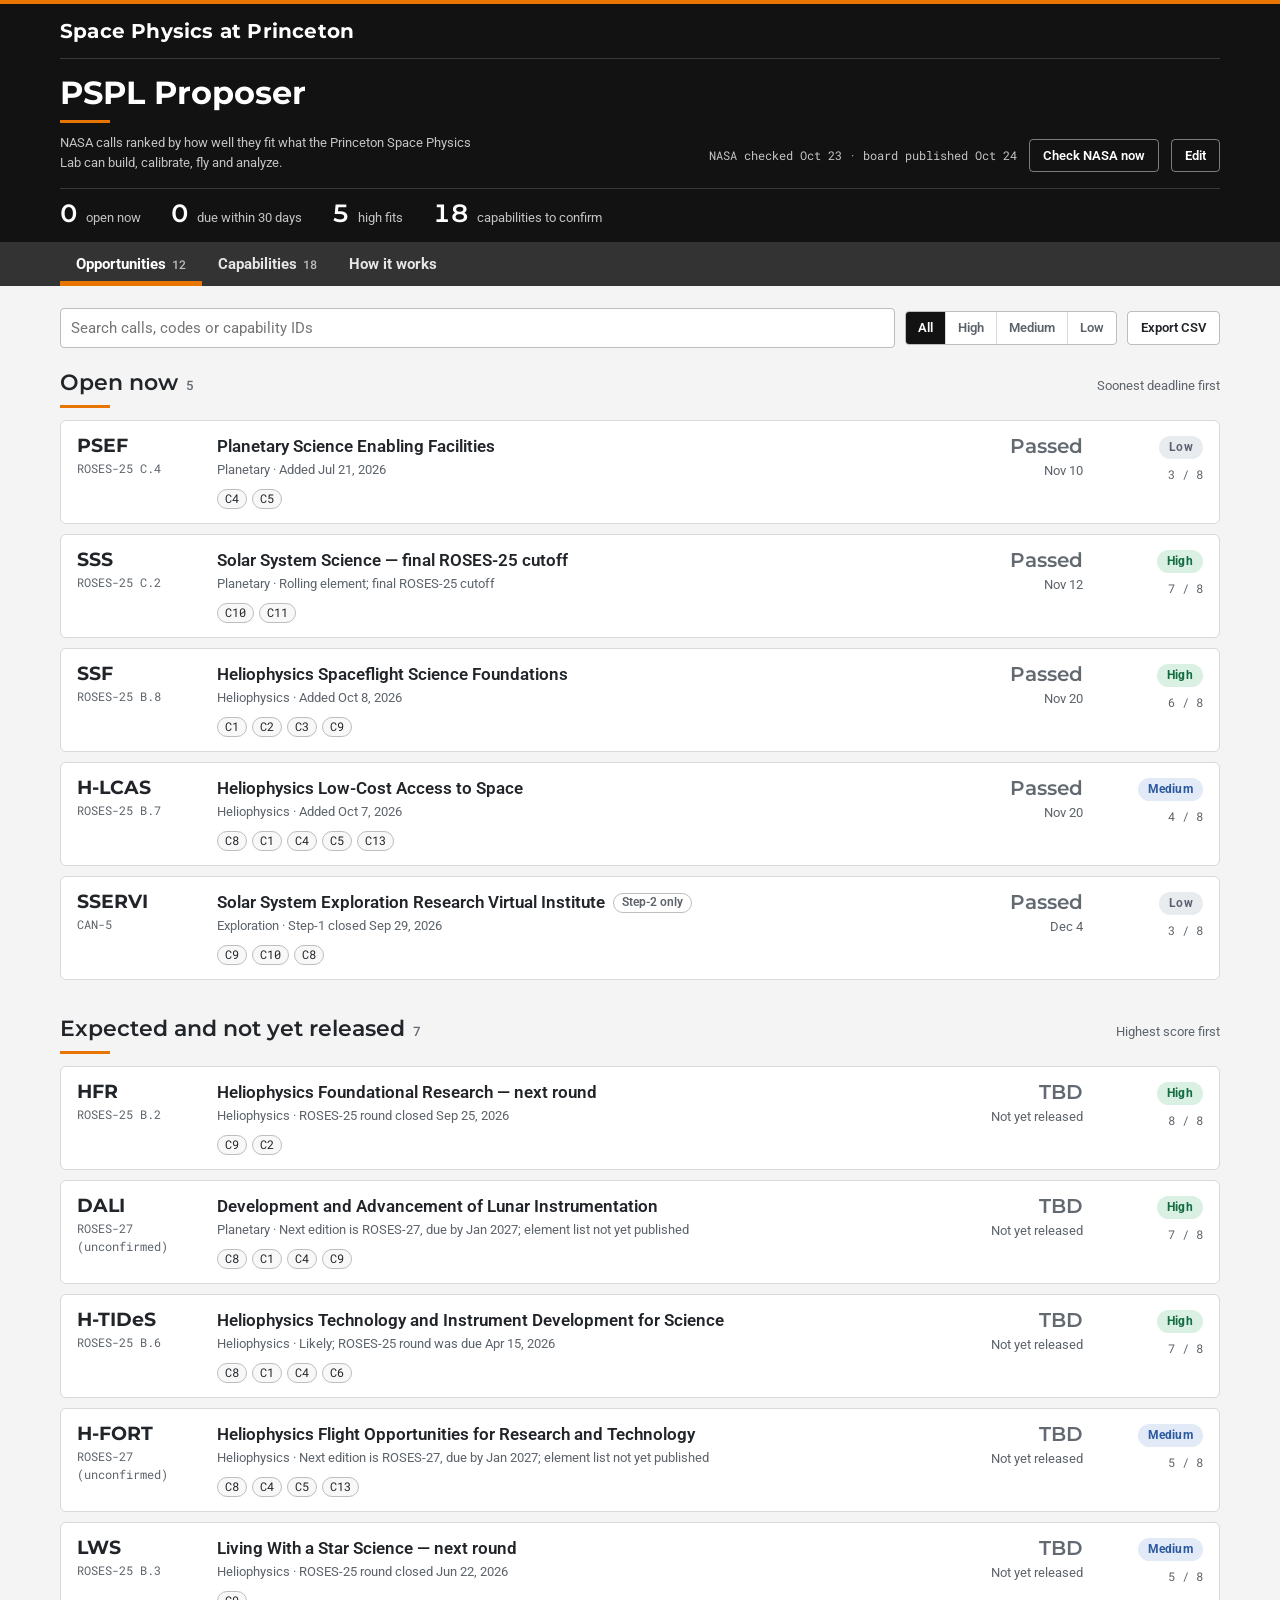
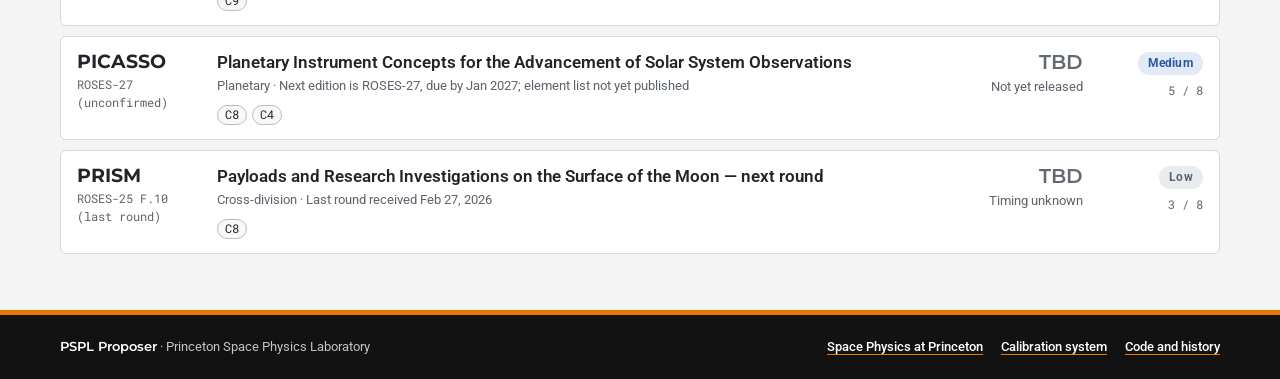
==== commit ffc3c2c8: "Match the Space Physics at Princeton look and update the facility rows The page now follows spacephy" ====
--- a/index.html
+++ b/index.html
@@ -6,24 +6,27 @@
 <meta name="robots" content="noindex, nofollow">
 <title>PSPL Proposer</title>
 <meta name="description" content="NASA calls ranked by how well they fit what the Princeton Space Physics Lab can build, calibrate, fly and analyze.">
-<link rel="icon" href="data:image/svg+xml,%3Csvg xmlns='http://www.w3.org/2000/svg' viewBox='0 0 32 32'%3E%3Crect x='1.5' y='1.5' width='29' height='29' rx='6' fill='%23F6ECD3' stroke='%23B8861B' stroke-width='3'/%3E%3Ctext x='16' y='22.5' font-family='Arial,sans-serif' font-size='17' font-weight='700' text-anchor='middle' fill='%23845C08'%3EP%3C/text%3E%3C/svg%3E">
+<link rel="icon" href="data:image/svg+xml,%3Csvg xmlns='http://www.w3.org/2000/svg' viewBox='0 0 32 32'%3E%3Crect width='32' height='32' rx='5' fill='%23121212'/%3E%3Crect y='0' width='32' height='4' fill='%23E77500'/%3E%3Ctext x='16' y='24' font-family='Arial,sans-serif' font-size='18' font-weight='700' text-anchor='middle' fill='%23E77500'%3EP%3C/text%3E%3C/svg%3E">
 <link rel="preconnect" href="https://fonts.googleapis.com">
 <link rel="preconnect" href="https://fonts.gstatic.com" crossorigin>
-<link rel="stylesheet" href="https://fonts.googleapis.com/css2?family=Barlow+Condensed:wght@500;600;700&family=IBM+Plex+Mono:wght@400;500&family=Public+Sans:ital,wght@0,400;0,600;0,700;1,400&display=swap">
-<link rel="stylesheet" href="style.css?v=1.1.0">
-<script src="app.js?v=1.1.0" defer></script>
+<link rel="stylesheet" href="https://fonts.googleapis.com/css2?family=Montserrat:wght@500;600;700&family=Roboto:ital,wght@0,400;0,500;0,700;1,400&family=Roboto+Mono:wght@400;500&display=swap">
+<link rel="stylesheet" href="style.css?v=1.2.0">
+<script src="app.js?v=1.2.0" defer></script>
 </head>
 <body>
 <template id="app-shell">
 <header class="masthead gutter">
   <div class="inner">
+    <div class="lab-bar">
+      <a class="lab-banner" href="https://spacephysics.princeton.edu/" title="Space Physics at Princeton">
+        <img src="https://spacephysics.princeton.edu/sites/g/files/toruqf1376/files/spp_banner_alt.png" alt="Space Physics at Princeton" width="385" height="44" referrerpolicy="no-referrer" onerror="this.hidden = true; this.nextElementSibling.hidden = false;">
+        <span class="lab-name" hidden>Space Physics at Princeton</span>
+      </a>
+    </div>
     <div class="mast">
       <div class="brand">
-        <span class="mark" aria-hidden="true">PSPL</span>
-        <div class="brand-text">
-          <h1>PSPL Proposer</h1>
-          <p class="sub">NASA calls ranked by how well they fit what the Princeton Space Physics Lab can build, calibrate, fly and analyze.</p>
-        </div>
+        <h1>PSPL Proposer</h1>
+        <p class="sub">NASA calls ranked by how well they fit what the Princeton Space Physics Lab can build, calibrate, fly and analyze.</p>
       </div>
       <div class="mast-actions">
         <span class="checked mono" id="checked"></span>
@@ -36,7 +39,7 @@
       <div class="stat"><span class="stat-n" id="st-open">&mdash;</span><span class="stat-l">open now</span></div>
       <div class="stat"><span class="stat-n" id="st-soon">&mdash;</span><span class="stat-l">due within 30 days</span></div>
       <div class="stat"><span class="stat-n" id="st-high">&mdash;</span><span class="stat-l">high fits</span></div>
-      <div class="stat" id="st-review-wrap" hidden><span class="stat-n gold" id="st-review">0</span><span class="stat-l">NASA posts to review</span></div>
+      <div class="stat" id="st-review-wrap" hidden><span class="stat-n accent" id="st-review">0</span><span class="stat-l">NASA posts to review</span></div>
       <div class="stat"><span class="stat-n" id="st-conf">&mdash;</span><span class="stat-l">capabilities to confirm</span></div>
     </div>
   </div>
@@ -155,7 +158,7 @@
           <li>Choose Publish changes in the gold band and follow its three steps: copy the new board, paste it over board.json on GitHub, and commit. You need a GitHub account that has been added to the board's repository.</li>
           <li>No GitHub access? Download board.json from the same band and send it to <span id="maintainerInline">whoever looks after the board</span>.</li>
         </ol>
-        <p>The board and its repository are public, so anyone with the address can read them. Keep budgets, proposal plans that aren't public yet and reviewer comments off the board.</p>
+        <p>The board is public, so anyone with the address can read it. Keep budgets, proposal plans that aren't public yet and reviewer comments off the board.</p>
         <div class="settings" id="maintainerBox" hidden>
           <label for="set-maintainer">Looked after by<input id="set-maintainer" type="text" maxlength="80" placeholder="Name of whoever publishes the board"></label>
           <div><button class="btn" id="set-maintainer-save" type="button">Save name</button></div>
@@ -194,6 +197,17 @@
   </div>
 </main>
 
+<footer class="site-foot gutter">
+  <div class="inner">
+    <p><b>PSPL Proposer</b> &middot; Princeton Space Physics Laboratory</p>
+    <p class="foot-links">
+      <a href="https://spacephysics.princeton.edu/">Space Physics at Princeton</a>
+      <a href="https://spacephysics.princeton.edu/cal-system-intro">Calibration system</a>
+      <a href="https://github.com/mitchellshen/pspl-proposer">Code and history</a>
+    </p>
+  </div>
+</footer>
+
 <div class="toast" id="toast" role="status" aria-live="polite" hidden></div>
 </template>
 <div id="app">
--- a/style.css
+++ b/style.css
@@ -1,53 +1,67 @@
-/* PSPL Proposer, GitHub Pages edition. Layout: masthead with a live summary strip, a notice band for downloaded copies, a gold band when this browser holds unpublished changes (with the publish steps), sticky tabs, then a ranked board of NASA calls (To review, Open now, Expected) and the capability register. Gold = the foil on SWAPI; countdowns read T-minus. */
+/* PSPL Proposer, styled after Space Physics at Princeton (spacephysics.princeton.edu): a near-black header with a
+   Princeton-orange rule and the lab's banner, a charcoal section bar with an orange marker under the active tab,
+   Montserrat headings with a short orange bar, Roboto text, and a matching footer. Below the header: a notice band
+   for saved copies, an orange band when this browser holds unpublished changes (with the publish steps), then the
+   ranked board of NASA calls (To review, Open now, Expected) and the capability register. Countdowns read T-minus. */
 :root {
-  --bg: #F2F4F7;
+  --bg: #F4F4F4;
   --surface: #FFFFFF;
-  --surface-2: #F7F8FA;
-  --ink: #121922;
-  --muted: #566272;
-  --faint: #7A8594;
-  --line: #DBE0E7;
-  --line-strong: #BFC7D2;
-  --gold: #B8861B;
-  --gold-ink: #845C08;
-  --gold-soft: #F6ECD3;
-  --high: #136B45;
-  --high-bg: #DCF0E5;
+  --surface-2: #F8F8F8;
+  --ink: #212529;
+  --muted: #5C636A;
+  --faint: #626970;
+  --line: #D9D9D9;
+  --line-strong: #BDBDBD;
+  --accent: #E77500;
+  --accent-ink: #A34F00;
+  --accent-soft: #FDF1E5;
+  --high: #146C43;
+  --high-bg: #D9F0E3;
   --med: #2C5AA0;
   --med-bg: #E2EAF7;
-  --low: #5B6775;
-  --low-bg: #E8ECF0;
-  --urgent: #B0261C;
-  --urgent-bg: #FBE3E0;
-  --btn-ink: #121922;
+  --low: #5B6370;
+  --low-bg: #E9ECEF;
+  --urgent: #B02A1B;
+  --urgent-bg: #FBE4E1;
+  --btn-ink: #121212;
   --btn-on-ink: #FFFFFF;
-  --shadow: 0 1px 2px rgb(18 25 34 / 6%), 0 6px 20px rgb(18 25 34 / 6%);
-  --font-display: "Barlow Condensed", "Arial Narrow", "Roboto Condensed", sans-serif;
-  --font-body: "Public Sans", "Segoe UI", "Helvetica Neue", Arial, sans-serif;
-  --font-mono: "IBM Plex Mono", ui-monospace, SFMono-Regular, Menlo, Consolas, monospace;
+  --head-bg: #121212;
+  --head-ink: #FFFFFF;
+  --head-muted: #C4C4C4;
+  --head-line: #3A3A3A;
+  --head-accent: #FFA54D;
+  --head-urgent: #FF8A7A;
+  --nav-bg: #333333;
+  --nav-ink: #E6E6E6;
+  --shadow: 0 1px 2px rgb(0 0 0 / 6%), 0 6px 20px rgb(0 0 0 / 6%);
+  --font-display: "Montserrat", "Segoe UI", "Helvetica Neue", Arial, sans-serif;
+  --font-body: "Roboto", "Segoe UI", "Helvetica Neue", Arial, sans-serif;
+  --font-mono: "Roboto Mono", ui-monospace, SFMono-Regular, Menlo, Consolas, monospace;
   --step--1: 0.8125rem;
   --step-0: 0.9375rem;
   --step-1: 1.0625rem;
   --step-2: 1.375rem;
   --step-3: 2rem;
-  --radius: 10px;
+  --radius: 6px;
   color-scheme: light;
 }
 @media (prefers-color-scheme: dark) {
   :root:not([data-theme="light"]) {
-    --bg: #0E131A; --surface: #151C25; --surface-2: #1A2230; --ink: #E7ECF2; --muted: #A1ACBA; --faint: #808C9B;
-    --line: #263142; --line-strong: #39465A; --gold: #E2B04A; --gold-ink: #EFC768; --gold-soft: #2B2412;
-    --high: #63D3A1; --high-bg: #133428; --med: #92B6FF; --med-bg: #1A2742; --low: #A6B0BD; --low-bg: #222B37;
-    --urgent: #FF8A7A; --urgent-bg: #3A1C1A; --btn-ink: #E7ECF2; --btn-on-ink: #0E131A;
+    --bg: #141414; --surface: #1D1D1D; --surface-2: #242424; --ink: #ECECEC; --muted: #B3B3B3; --faint: #949494;
+    --line: #333333; --line-strong: #4A4A4A; --accent: #F08A24; --accent-ink: #FFAE5C; --accent-soft: #2B1D0F;
+    --high: #63D3A1; --high-bg: #133428; --med: #92B6FF; --med-bg: #1A2742; --low: #A6B0BD; --low-bg: #2A2F36;
+    --urgent: #FF8A7A; --urgent-bg: #3A1C1A; --btn-ink: #ECECEC; --btn-on-ink: #121212;
+    --head-bg: #0A0A0A; --head-line: #2E2E2E; --nav-bg: #262626;
     --shadow: 0 1px 2px rgb(0 0 0 / 40%), 0 8px 24px rgb(0 0 0 / 30%);
     color-scheme: dark;
   }
 }
 :root[data-theme="dark"] {
-  --bg: #0E131A; --surface: #151C25; --surface-2: #1A2230; --ink: #E7ECF2; --muted: #A1ACBA; --faint: #808C9B;
-  --line: #263142; --line-strong: #39465A; --gold: #E2B04A; --gold-ink: #EFC768; --gold-soft: #2B2412;
-  --high: #63D3A1; --high-bg: #133428; --med: #92B6FF; --med-bg: #1A2742; --low: #A6B0BD; --low-bg: #222B37;
-  --urgent: #FF8A7A; --urgent-bg: #3A1C1A; --btn-ink: #E7ECF2; --btn-on-ink: #0E131A;
+  --bg: #141414; --surface: #1D1D1D; --surface-2: #242424; --ink: #ECECEC; --muted: #B3B3B3; --faint: #949494;
+  --line: #333333; --line-strong: #4A4A4A; --accent: #F08A24; --accent-ink: #FFAE5C; --accent-soft: #2B1D0F;
+  --high: #63D3A1; --high-bg: #133428; --med: #92B6FF; --med-bg: #1A2742; --low: #A6B0BD; --low-bg: #2A2F36;
+  --urgent: #FF8A7A; --urgent-bg: #3A1C1A; --btn-ink: #ECECEC; --btn-on-ink: #121212;
+  --head-bg: #0A0A0A; --head-line: #2E2E2E; --nav-bg: #262626;
   --shadow: 0 1px 2px rgb(0 0 0 / 40%), 0 8px 24px rgb(0 0 0 / 30%);
   color-scheme: dark;
 }
@@ -62,56 +76,66 @@
 .mono { font-family: var(--font-mono); overflow-wrap: anywhere; }
 h1, h2, h3 { margin: 0; text-wrap: balance; }
 p { margin: 0; }
-a { color: var(--gold-ink); text-underline-offset: 2px; }
-:focus-visible { outline: 2px solid var(--gold); outline-offset: 2px; border-radius: 4px; }
-
-/* Masthead */
-.masthead { padding-block: 22px 14px; }
-.mast { display: flex; flex-wrap: wrap; align-items: flex-end; justify-content: space-between; gap: 14px 24px; }
-.brand { display: flex; align-items: center; gap: 14px; min-width: 0; }
-.brand-text { min-width: 0; }
-.mark { flex: none; font-family: var(--font-mono); font-size: 0.72rem; font-weight: 500; letter-spacing: 0.08em; color: var(--gold-ink); border: 1.5px solid var(--gold); background: var(--gold-soft); padding: 8px 8px 7px; border-radius: 6px; line-height: 1; }
-h1 { font-family: var(--font-display); font-weight: 700; font-size: var(--step-3); letter-spacing: 0.005em; line-height: 1; }
-.sub { margin-top: 5px; color: var(--muted); font-size: var(--step--1); max-width: 62ch; }
-.mast-actions { display: flex; align-items: center; gap: 12px; flex-wrap: wrap; }
-.checked { color: var(--muted); font-size: 0.75rem; }
-.checked.live { color: var(--gold-ink); }
-.checked.live::before { content: ""; display: inline-block; width: 7px; height: 7px; border-radius: 50%; background: var(--gold); margin-right: 7px; vertical-align: 1px; animation: pulse 1.2s ease-in-out infinite; }
-.stats { display: flex; flex-wrap: wrap; gap: 8px 30px; margin-top: 18px; padding-top: 12px; border-top: 1px solid var(--line); }
+a { color: var(--ink); font-weight: 500; text-decoration: underline; text-decoration-color: var(--accent); text-decoration-thickness: 1px; text-underline-offset: 3px; }
+a:hover { text-decoration-thickness: 2px; }
+:focus-visible { outline: 2px solid var(--accent); outline-offset: 2px; border-radius: 4px; }
+
+/* Header, after the lab site's: black with an orange rule on top, the lab banner, then the app's title */
+.masthead { background: var(--head-bg); color: var(--head-ink); border-top: 4px solid var(--accent); padding-block: 12px 14px; }
+.lab-bar { display: flex; align-items: center; padding-bottom: 12px; border-bottom: 1px solid var(--head-line); }
+.lab-banner { display: inline-flex; align-items: center; min-width: 0; max-width: 100%; color: var(--head-ink); text-decoration: none; }
+.lab-banner img { display: block; height: 44px; width: auto; max-width: 100%; object-fit: contain; object-position: left center; }
+.lab-name { font-family: var(--font-display); font-weight: 700; font-size: 1.25rem; letter-spacing: 0.01em; }
+.mast { display: flex; flex-wrap: wrap; align-items: flex-end; justify-content: space-between; gap: 14px 24px; margin-top: 16px; }
+.brand { min-width: 0; }
+h1 { font-family: var(--font-display); font-weight: 700; font-size: var(--step-3); letter-spacing: 0; line-height: 1.1; }
+.masthead h1::after { content: ""; display: block; width: 50px; height: 3px; background: var(--accent); margin-top: 10px; }
+.sub { margin-top: 10px; color: var(--head-muted); font-size: var(--step--1); max-width: 62ch; }
+.mast-actions { display: flex; align-items: center; gap: 10px 12px; flex-wrap: wrap; }
+.checked { color: var(--head-muted); font-size: 0.75rem; }
+.checked.live { color: var(--head-accent); }
+.checked.live::before { content: ""; display: inline-block; width: 7px; height: 7px; border-radius: 50%; background: var(--accent); margin-right: 7px; vertical-align: 1px; animation: pulse 1.2s ease-in-out infinite; }
+.masthead .btn { background: transparent; color: var(--head-ink); border-color: rgb(255 255 255 / 45%); }
+.masthead .btn:hover { border-color: var(--head-ink); }
+.masthead .btn.primary { background: var(--accent); border-color: var(--accent); color: #121212; }
+.masthead .btn.primary:hover { filter: brightness(1.08); }
+.masthead .btn[aria-pressed="true"] { background: rgb(231 117 0 / 18%); border-color: var(--accent); color: var(--head-accent); }
+.stats { display: flex; flex-wrap: wrap; gap: 8px 30px; margin-top: 16px; padding-top: 12px; border-top: 1px solid var(--head-line); }
 .stat { display: flex; align-items: baseline; gap: 8px; }
-.stat-n { font-family: var(--font-display); font-weight: 600; font-size: 1.65rem; line-height: 1; font-variant-numeric: tabular-nums; }
-.stat-n.urgent { color: var(--urgent); }
-.stat-n.gold { color: var(--gold-ink); }
-.stat-l { color: var(--muted); font-size: var(--step--1); }
+.stat-n { font-family: var(--font-display); font-weight: 600; font-size: 1.55rem; line-height: 1; font-variant-numeric: tabular-nums; color: var(--head-ink); }
+.stat-n.urgent { color: var(--head-urgent); }
+.stat-n.accent { color: var(--head-accent); }
+.stat-l { color: var(--head-muted); font-size: var(--step--1); }
 
 /* Changes band */
-.band { background: var(--gold-soft); border-top: 1px solid var(--line); border-bottom: 1px solid var(--line); padding-block: 10px; }
+.band { background: var(--accent-soft); border-bottom: 1px solid var(--line); padding-block: 10px; }
 .band-inner { display: flex; flex-wrap: wrap; align-items: center; justify-content: space-between; gap: 8px 16px; }
 .band p { max-width: 82ch; font-size: var(--step--1); }
 .band-actions { display: flex; gap: 8px; flex-wrap: wrap; }
 
-/* Tabs */
-.tabs { position: sticky; top: 0; z-index: 4; background: var(--bg); border-bottom: 1px solid var(--line); }
-.tabs .inner { display: flex; gap: 2px; overflow-x: auto; }
-.tab { appearance: none; background: none; border: 0; border-bottom: 2.5px solid transparent; padding: 12px 12px 10px; font: 600 var(--step-0)/1 var(--font-body); color: var(--muted); cursor: pointer; white-space: nowrap; }
-.tab:hover { color: var(--ink); }
-.tab[aria-selected="true"] { color: var(--ink); border-bottom-color: var(--gold); }
-.tab .n { font-family: var(--font-mono); font-size: 0.75rem; font-weight: 500; color: var(--faint); margin-left: 6px; }
-main { padding-block: 20px 72px; }
+/* Section bar, after the lab site's menu: charcoal with an orange marker under the current tab */
+.tabs { position: sticky; top: 0; z-index: 4; background: var(--nav-bg); }
+.tabs .inner { display: flex; gap: 0; overflow-x: auto; }
+.tab { appearance: none; background: none; border: 0; padding: 15px 16px 14px; font: 700 var(--step-0)/1 var(--font-body); color: var(--nav-ink); cursor: pointer; white-space: nowrap; }
+.tab:hover { color: #FFFFFF; background: rgb(255 255 255 / 6%); }
+.tab[aria-selected="true"] { color: #FFFFFF; box-shadow: inset 0 -5px 0 0 var(--accent); }
+.tab:focus-visible { outline-offset: -3px; }
+.tab .n { font-family: var(--font-mono); font-size: 0.75rem; font-weight: 500; color: #BDBDBD; margin-left: 6px; }
+main { padding-block: 22px 56px; }
 
 /* Controls */
 .toolbar { display: flex; flex-wrap: wrap; gap: 10px; align-items: center; margin-bottom: 18px; }
 .search { flex: 1 1 260px; min-width: 0; }
 .search input { width: 100%; }
 input[type="search"], input[type="text"], input[type="url"], input[type="date"], select, textarea {
-  font: inherit; font-size: var(--step-0); color: var(--ink); background: var(--surface); border: 1px solid var(--line-strong); border-radius: 8px; padding: 8px 10px; min-width: 0;
+  font: inherit; font-size: var(--step-0); color: var(--ink); background: var(--surface); border: 1px solid var(--line-strong); border-radius: 4px; padding: 8px 10px; min-width: 0;
 }
 textarea { width: 100%; resize: vertical; line-height: 1.45; }
-.seg { display: inline-flex; border: 1px solid var(--line-strong); border-radius: 8px; overflow: hidden; background: var(--surface); }
+.seg { display: inline-flex; border: 1px solid var(--line-strong); border-radius: 4px; overflow: hidden; background: var(--surface); }
 .seg button { appearance: none; border: 0; background: transparent; padding: 8px 12px; font: 600 var(--step--1)/1.2 var(--font-body); color: var(--muted); cursor: pointer; }
 .seg button + button { border-left: 1px solid var(--line); }
 .seg button[aria-pressed="true"] { background: var(--btn-ink); color: var(--btn-on-ink); }
-.btn { appearance: none; font: 600 var(--step--1)/1.2 var(--font-body); padding: 8px 13px; border-radius: 8px; border: 1px solid var(--line-strong); background: var(--surface); color: var(--ink); cursor: pointer; white-space: nowrap; text-decoration: none; display: inline-block; }
+.btn { appearance: none; font: 600 var(--step--1)/1.2 var(--font-body); padding: 8px 13px; border-radius: 4px; border: 1px solid var(--line-strong); background: var(--surface); color: var(--ink); cursor: pointer; white-space: nowrap; text-decoration: none; display: inline-block; }
 .btn:hover { border-color: var(--ink); }
 .btn.primary { background: var(--btn-ink); color: var(--btn-on-ink); border-color: var(--btn-ink); }
 .btn.primary:hover { filter: brightness(1.12); }
@@ -120,14 +144,16 @@
 .btn.danger { color: var(--urgent); }
 .btn.armed { background: var(--urgent-bg); border-color: var(--urgent); color: var(--urgent); }
 .btn:disabled { opacity: 0.5; cursor: not-allowed; }
+.btn[aria-pressed="true"] { background: var(--accent-soft); border-color: var(--accent); color: var(--accent-ink); }
 .pill { display: inline-block; font-size: 0.72rem; font-weight: 600; line-height: 1.5; padding: 0 8px; border-radius: 999px; border: 1px solid var(--line-strong); color: var(--muted); margin-left: 8px; vertical-align: 2px; white-space: nowrap; }
-.pill.new { border-color: var(--gold); color: var(--gold-ink); background: var(--gold-soft); }
+.pill.new { border-color: var(--accent); color: var(--accent-ink); background: var(--accent-soft); }
 .pill.mine { border-style: dashed; }
 
-/* Lanes */
-.lane + .lane { margin-top: 30px; }
-.lane-head { display: flex; align-items: baseline; justify-content: space-between; gap: 6px 12px; margin-bottom: 10px; flex-wrap: wrap; }
-.lane-head h2 { font-family: var(--font-display); font-weight: 600; font-size: var(--step-2); letter-spacing: 0.01em; }
+/* Lanes; headings carry the lab site's short orange bar */
+.lane + .lane { margin-top: 32px; }
+.lane-head { display: flex; align-items: baseline; justify-content: space-between; gap: 6px 12px; margin-bottom: 12px; flex-wrap: wrap; }
+.lane-head h2, .prose h2, .match-head h2 { font-family: var(--font-display); font-weight: 600; font-size: var(--step-2); letter-spacing: 0; }
+.lane-head h2::after, .prose h2::after, .match-head h2::after { content: ""; display: block; width: 50px; height: 3px; background: var(--accent); margin-top: 6px; }
 .lane-head .count { font-family: var(--font-mono); font-size: 0.8rem; color: var(--faint); font-weight: 500; margin-left: 8px; }
 .lane-note { color: var(--muted); font-size: var(--step--1); }
 details.lane > summary, details.sub-lane > summary { cursor: pointer; list-style: none; }
@@ -146,12 +172,12 @@
 /* Review */
 .src-status { display: flex; flex-wrap: wrap; gap: 4px 18px; font-size: var(--step--1); color: var(--muted); margin: -4px 0 10px; }
 .src-status .bad { color: var(--urgent); }
-.rv { background: var(--surface); border: 1.5px dashed var(--gold); border-radius: var(--radius); display: grid; grid-template-columns: 7rem minmax(0, 1fr) auto; grid-template-areas: "sign main act"; gap: 8px 20px; padding: 14px 16px; }
+.rv { background: var(--surface); border: 1.5px dashed var(--accent); border-radius: var(--radius); display: grid; grid-template-columns: 7.5rem minmax(0, 1fr) auto; grid-template-areas: "sign main act"; gap: 8px 20px; padding: 14px 16px; }
 .rv .sign { grid-area: sign; }
 .rv .main { grid-area: main; }
 .rv-actions { grid-area: act; display: flex; flex-direction: column; gap: 6px; align-items: stretch; }
 .rv-title { font-weight: 600; font-size: var(--step-1); line-height: 1.3; color: var(--ink); text-decoration: underline; text-decoration-color: var(--line-strong); text-underline-offset: 3px; }
-.rv-title:hover { text-decoration-color: var(--gold); }
+.rv-title:hover { text-decoration-color: var(--accent); }
 ul.rv-sent { margin: 8px 0 0; padding-left: 18px; font-size: var(--step--1); display: grid; gap: 3px; max-width: 78ch; }
 p.rv-sent { margin-top: 8px; color: var(--muted); font-size: var(--step--1); max-width: 78ch; }
 .rv-also { display: inline-block; margin-top: 6px; font-size: var(--step--1); }
@@ -160,11 +186,11 @@
 /* Call card */
 .opp { background: var(--surface); border: 1px solid var(--line); border-radius: var(--radius); }
 .opp.is-open { box-shadow: var(--shadow); border-color: var(--line-strong); }
-.opp.flash { box-shadow: 0 0 0 2px var(--gold); }
-.opp-head { display: grid; grid-template-columns: 7rem minmax(0, 1fr) 7.25rem 6.25rem; grid-template-areas: "sign main when fit"; gap: 8px 20px; padding: 14px 16px; cursor: pointer; align-items: start; border-radius: var(--radius); }
-.opp-head:hover .opp-title { text-decoration: underline; text-decoration-color: var(--line-strong); text-underline-offset: 3px; }
+.opp.flash { box-shadow: 0 0 0 2px var(--accent); }
+.opp-head { display: grid; grid-template-columns: 7.5rem minmax(0, 1fr) 7.25rem 6.25rem; grid-template-areas: "sign main when fit"; gap: 8px 20px; padding: 14px 16px; cursor: pointer; align-items: start; border-radius: var(--radius); }
+.opp-head:hover .opp-title { text-decoration: underline; text-decoration-color: var(--accent); text-underline-offset: 3px; }
 .sign { grid-area: sign; min-width: 0; }
-.abbr { display: block; font-family: var(--font-display); font-weight: 700; font-size: 1.45rem; line-height: 1.05; letter-spacing: 0.01em; overflow-wrap: anywhere; }
+.abbr { display: block; font-family: var(--font-display); font-weight: 700; font-size: 1.2rem; line-height: 1.1; letter-spacing: 0; overflow-wrap: anywhere; }
 .element { display: block; margin-top: 4px; font-family: var(--font-mono); font-size: 0.72rem; color: var(--muted); overflow-wrap: anywhere; }
 .main { grid-area: main; min-width: 0; }
 .opp-title { font-weight: 600; font-size: var(--step-1); line-height: 1.3; }
@@ -173,7 +199,7 @@
 .chip { font-family: var(--font-mono); font-size: 0.72rem; line-height: 1.6; padding: 0 7px; border: 1px solid var(--line-strong); border-radius: 999px; background: var(--surface-2); color: var(--ink); }
 .chip.missing { border-style: dashed; color: var(--faint); }
 .when { grid-area: when; text-align: right; min-width: 0; }
-.tminus { display: block; font-family: var(--font-display); font-weight: 600; font-size: 1.45rem; line-height: 1.05; font-variant-numeric: tabular-nums; white-space: nowrap; }
+.tminus { display: block; font-family: var(--font-display); font-weight: 600; font-size: 1.25rem; line-height: 1.1; font-variant-numeric: tabular-nums; white-space: nowrap; }
 .tminus.urgent { color: var(--urgent); }
 .tminus.quiet { color: var(--faint); }
 .when .date { display: block; margin-top: 4px; color: var(--muted); font-size: var(--step--1); }
@@ -191,23 +217,23 @@
 .fact p { max-width: 70ch; }
 .says { font-style: italic; }
 .brings-list { display: flex; flex-wrap: wrap; gap: 6px; margin-bottom: 6px; }
-.capref { appearance: none; font: inherit; font-size: var(--step--1); text-align: left; background: var(--surface-2); border: 1px solid var(--line); border-radius: 6px; padding: 3px 8px; color: var(--ink); cursor: pointer; max-width: 100%; }
-.capref:hover { border-color: var(--gold); }
+.capref { appearance: none; font: inherit; font-size: var(--step--1); text-align: left; background: var(--surface-2); border: 1px solid var(--line); border-radius: 4px; padding: 3px 8px; color: var(--ink); cursor: pointer; max-width: 100%; }
+.capref:hover { border-color: var(--accent); }
 .capref b { font-family: var(--font-mono); font-weight: 500; margin-right: 6px; }
 .sources { display: flex; flex-wrap: wrap; gap: 4px 16px; }
 .side { display: grid; gap: 14px; align-content: start; min-width: 0; }
-.scorer { background: var(--surface-2); border: 1px solid var(--line); border-radius: 8px; padding: 12px; display: grid; gap: 9px; }
+.scorer { background: var(--surface-2); border: 1px solid var(--line); border-radius: var(--radius); padding: 12px; display: grid; gap: 9px; }
 .dial { display: grid; grid-template-columns: minmax(0, 1fr) auto; align-items: center; gap: 10px; }
 .dial-name { font-size: var(--step--1); font-weight: 600; line-height: 1.25; }
 .dial-name small { display: block; color: var(--muted); font-weight: 400; font-size: 0.72rem; }
-.stepper { display: inline-flex; align-items: center; border: 1px solid var(--line-strong); border-radius: 8px; background: var(--surface); }
+.stepper { display: inline-flex; align-items: center; border: 1px solid var(--line-strong); border-radius: 4px; background: var(--surface); }
 .stepper button { appearance: none; border: 0; background: transparent; width: 32px; height: 30px; font: 600 1rem/1 var(--font-body); color: var(--ink); cursor: pointer; }
 .stepper button:disabled { color: var(--faint); cursor: default; opacity: 0.5; }
 .stepper output { min-width: 3.4ch; text-align: center; font-family: var(--font-mono); font-size: var(--step--1); font-variant-numeric: tabular-nums; }
 .scoreline { display: flex; align-items: center; justify-content: space-between; gap: 8px; border-top: 1px solid var(--line); padding-top: 9px; font-size: var(--step--1); }
 .hint { color: var(--faint); font-size: 0.72rem; }
 .actions { display: flex; flex-wrap: wrap; gap: 8px; }
-.proposal { border: 1px dashed var(--gold); background: var(--gold-soft); border-radius: 8px; padding: 12px; display: grid; gap: 8px; font-size: var(--step--1); }
+.proposal { border: 1px dashed var(--accent); background: var(--accent-soft); border-radius: var(--radius); padding: 12px; display: grid; gap: 8px; font-size: var(--step--1); }
 .proposal .row { display: flex; flex-wrap: wrap; gap: 6px 10px; align-items: center; }
 .proposal textarea { font-family: var(--font-mono); font-size: 0.75rem; background: var(--surface); }
 @keyframes pulse { 0%, 100% { opacity: 0.3; } 50% { opacity: 1; } }
@@ -222,9 +248,8 @@
 .card { background: var(--surface); border: 1px solid var(--line-strong); border-radius: var(--radius); padding: 18px; box-shadow: var(--shadow); }
 .match { margin-bottom: 24px; display: grid; gap: 14px; }
 .match-head { display: flex; justify-content: space-between; align-items: center; gap: 12px; }
-.match-head h2 { font-family: var(--font-display); font-size: var(--step-2); font-weight: 600; }
 .match-intro { color: var(--muted); max-width: 72ch; }
-.aibox { border: 1px dashed var(--line-strong); border-radius: 8px; padding: 12px; display: grid; gap: 8px; background: var(--surface-2); font-size: var(--step--1); }
+.aibox { border: 1px dashed var(--line-strong); border-radius: var(--radius); padding: 12px; display: grid; gap: 8px; background: var(--surface-2); font-size: var(--step--1); }
 .aibox textarea { font-family: var(--font-mono); font-size: 0.75rem; }
 .aibox .row { display: flex; flex-wrap: wrap; gap: 8px; align-items: center; }
 .preview { border-top: 1px solid var(--line); padding-top: 14px; display: grid; grid-template-columns: minmax(0, 1fr) 17.5rem; gap: 16px 28px; }
@@ -235,7 +260,7 @@
 .cap-summary { color: var(--muted); font-size: var(--step--1); margin-bottom: 14px; }
 .cap { background: var(--surface); border: 1px solid var(--line); border-radius: var(--radius); display: grid; grid-template-columns: 3.4rem minmax(0, 1fr) 16.5rem; gap: 6px 22px; padding: 14px 16px; transition: box-shadow 0.3s; }
 .cap.gap { border-style: dashed; border-color: var(--line-strong); background: transparent; }
-.cap.flash { box-shadow: 0 0 0 2px var(--gold); }
+.cap.flash { box-shadow: 0 0 0 2px var(--accent); }
 .cap-id { font-family: var(--font-mono); font-weight: 500; font-size: 0.95rem; padding-top: 1px; }
 .cap-cat { font-size: 0.7rem; letter-spacing: 0.09em; text-transform: uppercase; color: var(--muted); font-weight: 700; }
 .cap-name { font-weight: 600; font-size: var(--step-1); line-height: 1.3; margin-top: 2px; }
@@ -252,7 +277,7 @@
 
 /* Method */
 .prose { max-width: 72ch; display: grid; gap: 12px; }
-.prose h2 { font-family: var(--font-display); font-size: var(--step-2); font-weight: 600; margin-top: 12px; }
+.prose h2 { margin-top: 14px; }
 .prose ol { margin: 0; padding-left: 20px; display: grid; gap: 6px; }
 .tablewrap { overflow-x: auto; }
 .rubric { border-collapse: collapse; width: 100%; font-size: var(--step--1); }
@@ -264,23 +289,29 @@
 .settings input, .settings select { width: 100%; font-weight: 400; }
 .foot { color: var(--faint); font-size: 0.75rem; }
 
-.toast { position: fixed; left: 50%; bottom: calc(18px + env(safe-area-inset-bottom, 0px)); transform: translateX(-50%); background: var(--btn-ink); color: var(--btn-on-ink); padding: 10px 14px; border-radius: 8px; font-size: var(--step--1); width: max-content; max-width: min(92vw, 560px); box-shadow: var(--shadow); z-index: 20; }
-
-/* Edit toggle, notice band, publish steps, read-only bits */
-.btn[aria-pressed="true"] { background: var(--gold-soft); border-color: var(--gold); color: var(--gold-ink); }
+/* Footer, after the lab site's */
+.site-foot { background: var(--head-bg); color: var(--head-muted); border-top: 5px solid var(--accent); padding-block: 22px; font-size: var(--step--1); }
+.site-foot .inner { display: flex; flex-wrap: wrap; align-items: center; justify-content: space-between; gap: 8px 24px; }
+.site-foot b { color: var(--head-ink); font-family: var(--font-display); font-weight: 600; }
+.foot-links { display: flex; flex-wrap: wrap; gap: 6px 18px; }
+.site-foot a { color: var(--head-ink); }
+
+.toast { position: fixed; left: 50%; bottom: calc(18px + env(safe-area-inset-bottom, 0px)); transform: translateX(-50%); background: var(--btn-ink); color: var(--btn-on-ink); padding: 10px 14px; border-radius: 4px; font-size: var(--step--1); width: max-content; max-width: min(92vw, 560px); box-shadow: var(--shadow); z-index: 20; }
+
+/* Notice band, publish steps, read-only bits */
 .notice { background: var(--med-bg); border-bottom: 1px solid var(--line); padding-block: 10px; font-size: var(--step--1); }
 .notice p { max-width: 90ch; }
-.notice a { color: var(--med); font-weight: 600; }
-.publish { margin-top: 12px; padding-top: 12px; border-top: 1px dashed var(--gold); display: grid; gap: 12px; font-size: var(--step--1); }
+.notice a { color: var(--med); font-weight: 600; text-decoration-color: currentColor; }
+.publish { margin-top: 12px; padding-top: 12px; border-top: 1px dashed var(--accent); display: grid; gap: 12px; font-size: var(--step--1); }
 .publish-head { display: flex; flex-wrap: wrap; justify-content: space-between; align-items: baseline; gap: 6px 16px; }
 .publish-head p { max-width: 82ch; }
 .steps { margin: 0; padding: 0; list-style: none; counter-reset: step; display: grid; gap: 10px; }
 .steps li { counter-increment: step; display: grid; grid-template-columns: 1.5rem minmax(0, 1fr); gap: 8px; align-items: start; }
-.steps li::before { content: counter(step); width: 1.5rem; height: 1.5rem; border-radius: 50%; border: 1px solid var(--gold); color: var(--gold-ink); display: grid; place-items: center; font: 500 0.72rem/1 var(--font-mono); margin-top: 3px; }
+.steps li::before { content: counter(step); width: 1.5rem; height: 1.5rem; border-radius: 50%; border: 1px solid var(--accent); color: var(--accent-ink); display: grid; place-items: center; font: 500 0.72rem/1 var(--font-mono); margin-top: 3px; }
 .step-body { display: flex; flex-wrap: wrap; align-items: center; gap: 6px 12px; min-width: 0; }
 .step-body p { max-width: 70ch; }
 .publish textarea { font-family: var(--font-mono); font-size: 0.72rem; background: var(--surface); }
-.linklike { appearance: none; background: none; border: 0; padding: 0; font: inherit; color: var(--gold-ink); text-decoration: underline; text-underline-offset: 2px; cursor: pointer; }
+.linklike { appearance: none; background: none; border: 0; padding: 0; font: inherit; font-weight: 500; color: var(--ink); text-decoration: underline; text-decoration-color: var(--accent); text-underline-offset: 3px; cursor: pointer; }
 .stepper.readonly { border-color: transparent; background: transparent; }
 .stepper.readonly output { padding-inline: 6px; }
 .confirm-text { color: var(--muted); }
@@ -301,7 +332,8 @@
   .when .date { margin-top: 0; }
   .rv { grid-template-columns: minmax(0, 1fr); grid-template-areas: "sign" "main" "act"; }
   .rv-actions { flex-direction: row; flex-wrap: wrap; }
-  h1 { font-size: 1.75rem; }
+  h1 { font-size: 1.6rem; }
+  .lab-banner img { height: 34px; }
 }
 @media (max-width: 640px) {
   .form { grid-template-columns: minmax(0, 1fr); }
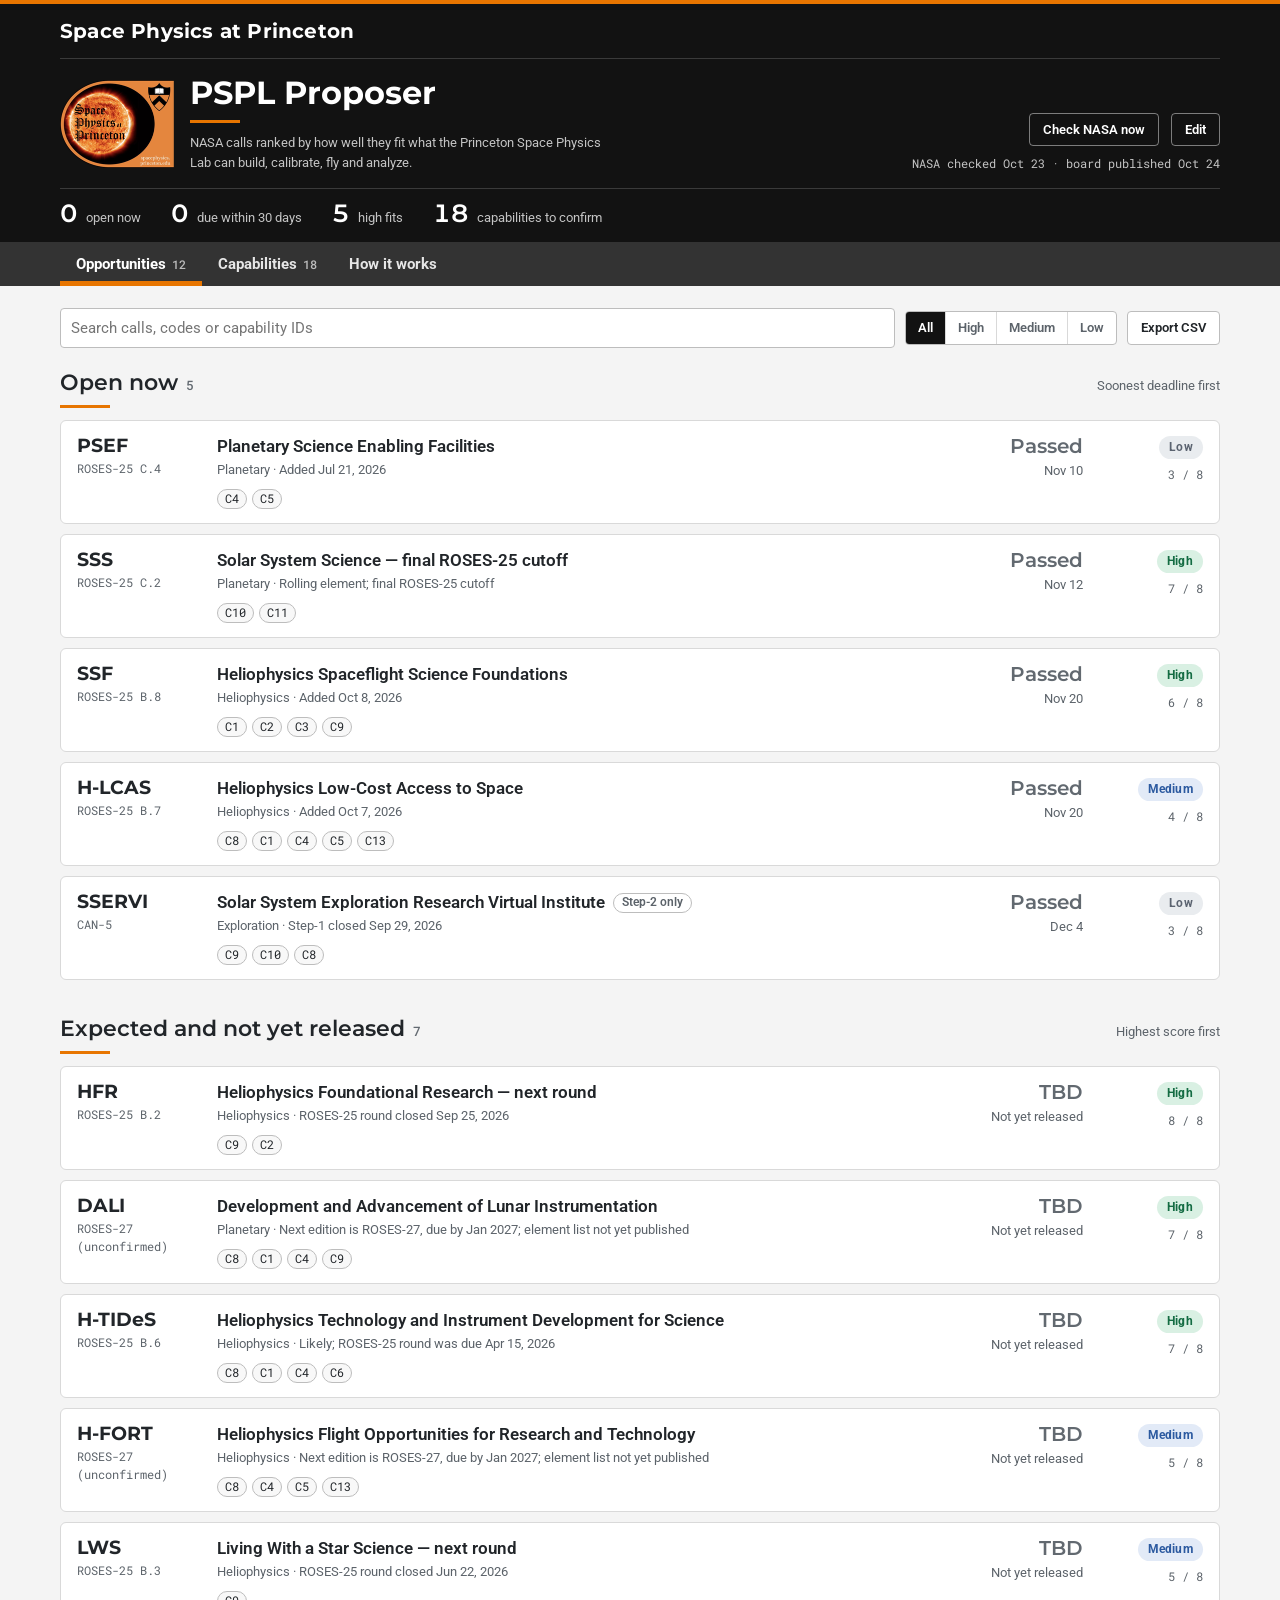
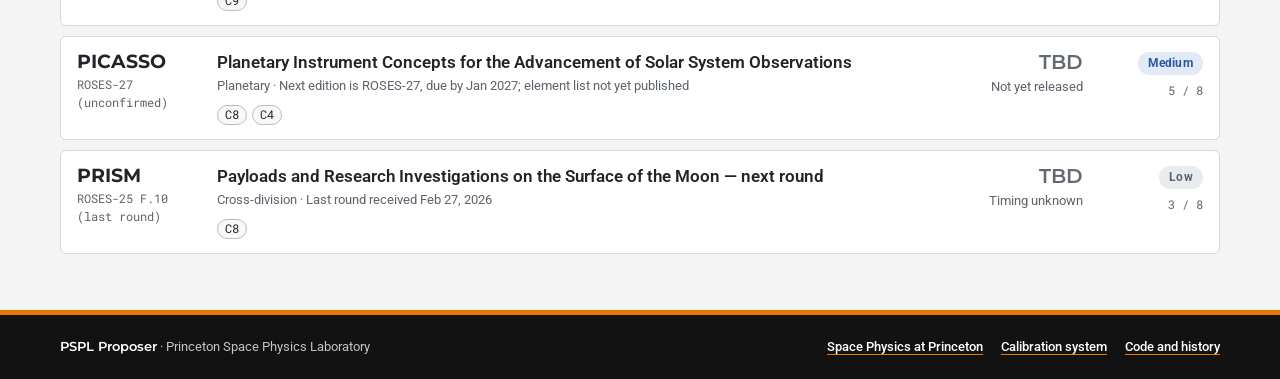
==== commit b78dcbfd: "Add the lab logo and say who can change the board The Space Physics at Princeton team logo now sits " ====
--- a/index.html
+++ b/index.html
@@ -6,12 +6,13 @@
 <meta name="robots" content="noindex, nofollow">
 <title>PSPL Proposer</title>
 <meta name="description" content="NASA calls ranked by how well they fit what the Princeton Space Physics Lab can build, calibrate, fly and analyze.">
-<link rel="icon" href="data:image/svg+xml,%3Csvg xmlns='http://www.w3.org/2000/svg' viewBox='0 0 32 32'%3E%3Crect width='32' height='32' rx='5' fill='%23121212'/%3E%3Crect y='0' width='32' height='4' fill='%23E77500'/%3E%3Ctext x='16' y='24' font-family='Arial,sans-serif' font-size='18' font-weight='700' text-anchor='middle' fill='%23E77500'%3EP%3C/text%3E%3C/svg%3E">
+<link rel="icon" type="image/png" href="assets/spp-icon-64.png">
+<link rel="apple-touch-icon" href="assets/apple-touch-icon.png">
 <link rel="preconnect" href="https://fonts.googleapis.com">
 <link rel="preconnect" href="https://fonts.gstatic.com" crossorigin>
 <link rel="stylesheet" href="https://fonts.googleapis.com/css2?family=Montserrat:wght@500;600;700&family=Roboto:ital,wght@0,400;0,500;0,700;1,400&family=Roboto+Mono:wght@400;500&display=swap">
-<link rel="stylesheet" href="style.css?v=1.2.0">
-<script src="app.js?v=1.2.0" defer></script>
+<link rel="stylesheet" href="style.css?v=1.3.0">
+<script src="app.js?v=1.3.0" defer></script>
 </head>
 <body>
 <template id="app-shell">
@@ -25,8 +26,11 @@
     </div>
     <div class="mast">
       <div class="brand">
-        <h1>PSPL Proposer</h1>
-        <p class="sub">NASA calls ranked by how well they fit what the Princeton Space Physics Lab can build, calibrate, fly and analyze.</p>
+        <img class="lab-logo" src="assets/spp-logo.png" alt="Space Physics at Princeton logo" width="114" height="88" onerror="this.hidden = true;">
+        <div class="brand-text">
+          <h1>PSPL Proposer</h1>
+          <p class="sub">NASA calls ranked by how well they fit what the Princeton Space Physics Lab can build, calibrate, fly and analyze.</p>
+        </div>
       </div>
       <div class="mast-actions">
         <span class="checked mono" id="checked"></span>
@@ -66,7 +70,7 @@
       <ol class="steps" id="publishSteps">
         <li><div class="step-body"><button class="btn primary" id="copyBoardBtn" type="button">Copy the new board</button><span class="help" id="copyMsg" role="status"></span></div></li>
         <li><div class="step-body"><a class="btn" id="editLink" href="#" target="_blank" rel="noopener noreferrer">Open board.json on GitHub</a><p>Sign in if GitHub asks. Click into the file, select everything (Ctrl+A, or Cmd+A on a Mac) and paste over it.</p></div></li>
-        <li><div class="step-body"><p>Choose <b>Commit changes</b> and add a short note on what you changed. The site updates within a few minutes; reload this page then and this band clears.</p></div></li>
+        <li><div class="step-body"><p>Choose <b>Commit changes</b> and add a short note on what you changed. If GitHub offers <b>Propose changes</b> instead, you haven't been added to the repository, and your edit goes to the maintainer to approve. The site updates a few minutes after the commit; reload this page then and this band clears.</p></div></li>
       </ol>
       <label class="sr" for="publishText">The new board.json</label>
       <textarea id="publishText" rows="5" readonly hidden></textarea>
@@ -151,12 +155,13 @@
         <h2>One board for the lab</h2>
         <p>Everyone opens the same page, <a id="siteLink" href="https://mitchellshen.github.io/pspl-proposer/">mitchellshen.github.io/pspl-proposer</a>, in Edge, Chrome, Safari or Firefox on Windows or Mac. There's nothing to install and no account to make. Bookmark the page rather than saving a copy, so you always see the latest board.</p>
         <p>The board itself is one file, board.json, in the board's GitHub repository. Every published change is a commit there, so there's a full history of who changed what and when, and any change can be undone.</p>
-        <h2>Changing the board</h2>
+        <h2>Who can change the board</h2>
+        <p>Anyone can choose Edit and try changes, including correcting or confirming capabilities, but those changes stay in their own browser. Nothing reaches the shared board until it's committed to board.json on GitHub, and only people added to the board's repository can commit. Everyone else's changes go to <span id="maintainerInline">whoever looks after the board</span> to approve.</p>
         <ol>
           <li>Choose Edit at the top. It applies to this browser only, and you can turn it off the same way.</li>
-          <li>Correct capabilities, adjust scores, add calls and review new NASA posts. Your changes stay in this browser, counted in the gold band at the top, until you publish them.</li>
-          <li>Choose Publish changes in the gold band and follow its three steps: copy the new board, paste it over board.json on GitHub, and commit. You need a GitHub account that has been added to the board's repository.</li>
-          <li>No GitHub access? Download board.json from the same band and send it to <span id="maintainerInline">whoever looks after the board</span>.</li>
+          <li>Correct capabilities, adjust scores, add calls and review new NASA posts. Your changes stay in this browser, counted in the orange band at the top, until you publish them.</li>
+          <li>Choose Publish changes in the band and follow its three steps: copy the new board, paste it over board.json on GitHub, and commit.</li>
+          <li>Not added to the repository? GitHub offers Propose changes instead of Commit changes, which sends your edit for approval. Or download board.json from the band and send it on.</li>
         </ol>
         <p>The board is public, so anyone with the address can read it. Keep budgets, proposal plans that aren't public yet and reviewer comments off the board.</p>
         <div class="settings" id="maintainerBox" hidden>
--- a/style.css
+++ b/style.css
@@ -87,12 +87,14 @@
 .lab-banner img { display: block; height: 44px; width: auto; max-width: 100%; object-fit: contain; object-position: left center; }
 .lab-name { font-family: var(--font-display); font-weight: 700; font-size: 1.25rem; letter-spacing: 0.01em; }
 .mast { display: flex; flex-wrap: wrap; align-items: flex-end; justify-content: space-between; gap: 14px 24px; margin-top: 16px; }
-.brand { min-width: 0; }
+.brand { display: flex; align-items: center; gap: 16px; min-width: 0; }
+.brand-text { min-width: 0; }
+.lab-logo { flex: none; display: block; width: auto; height: 88px; }
 h1 { font-family: var(--font-display); font-weight: 700; font-size: var(--step-3); letter-spacing: 0; line-height: 1.1; }
 .masthead h1::after { content: ""; display: block; width: 50px; height: 3px; background: var(--accent); margin-top: 10px; }
 .sub { margin-top: 10px; color: var(--head-muted); font-size: var(--step--1); max-width: 62ch; }
-.mast-actions { display: flex; align-items: center; gap: 10px 12px; flex-wrap: wrap; }
-.checked { color: var(--head-muted); font-size: 0.75rem; }
+.mast-actions { display: flex; align-items: center; justify-content: flex-end; gap: 8px 12px; flex-wrap: wrap; max-width: 390px; }
+.checked { order: 2; flex-basis: 100%; text-align: right; color: var(--head-muted); font-size: 0.75rem; }
 .checked.live { color: var(--head-accent); }
 .checked.live::before { content: ""; display: inline-block; width: 7px; height: 7px; border-radius: 50%; background: var(--accent); margin-right: 7px; vertical-align: 1px; animation: pulse 1.2s ease-in-out infinite; }
 .masthead .btn { background: transparent; color: var(--head-ink); border-color: rgb(255 255 255 / 45%); }
@@ -334,6 +336,10 @@
   .rv-actions { flex-direction: row; flex-wrap: wrap; }
   h1 { font-size: 1.6rem; }
   .lab-banner img { height: 34px; }
+  .lab-logo { height: 64px; }
+  .brand { gap: 12px; }
+  .mast-actions { justify-content: flex-start; }
+  .checked { text-align: left; }
 }
 @media (max-width: 640px) {
   .form { grid-template-columns: minmax(0, 1fr); }
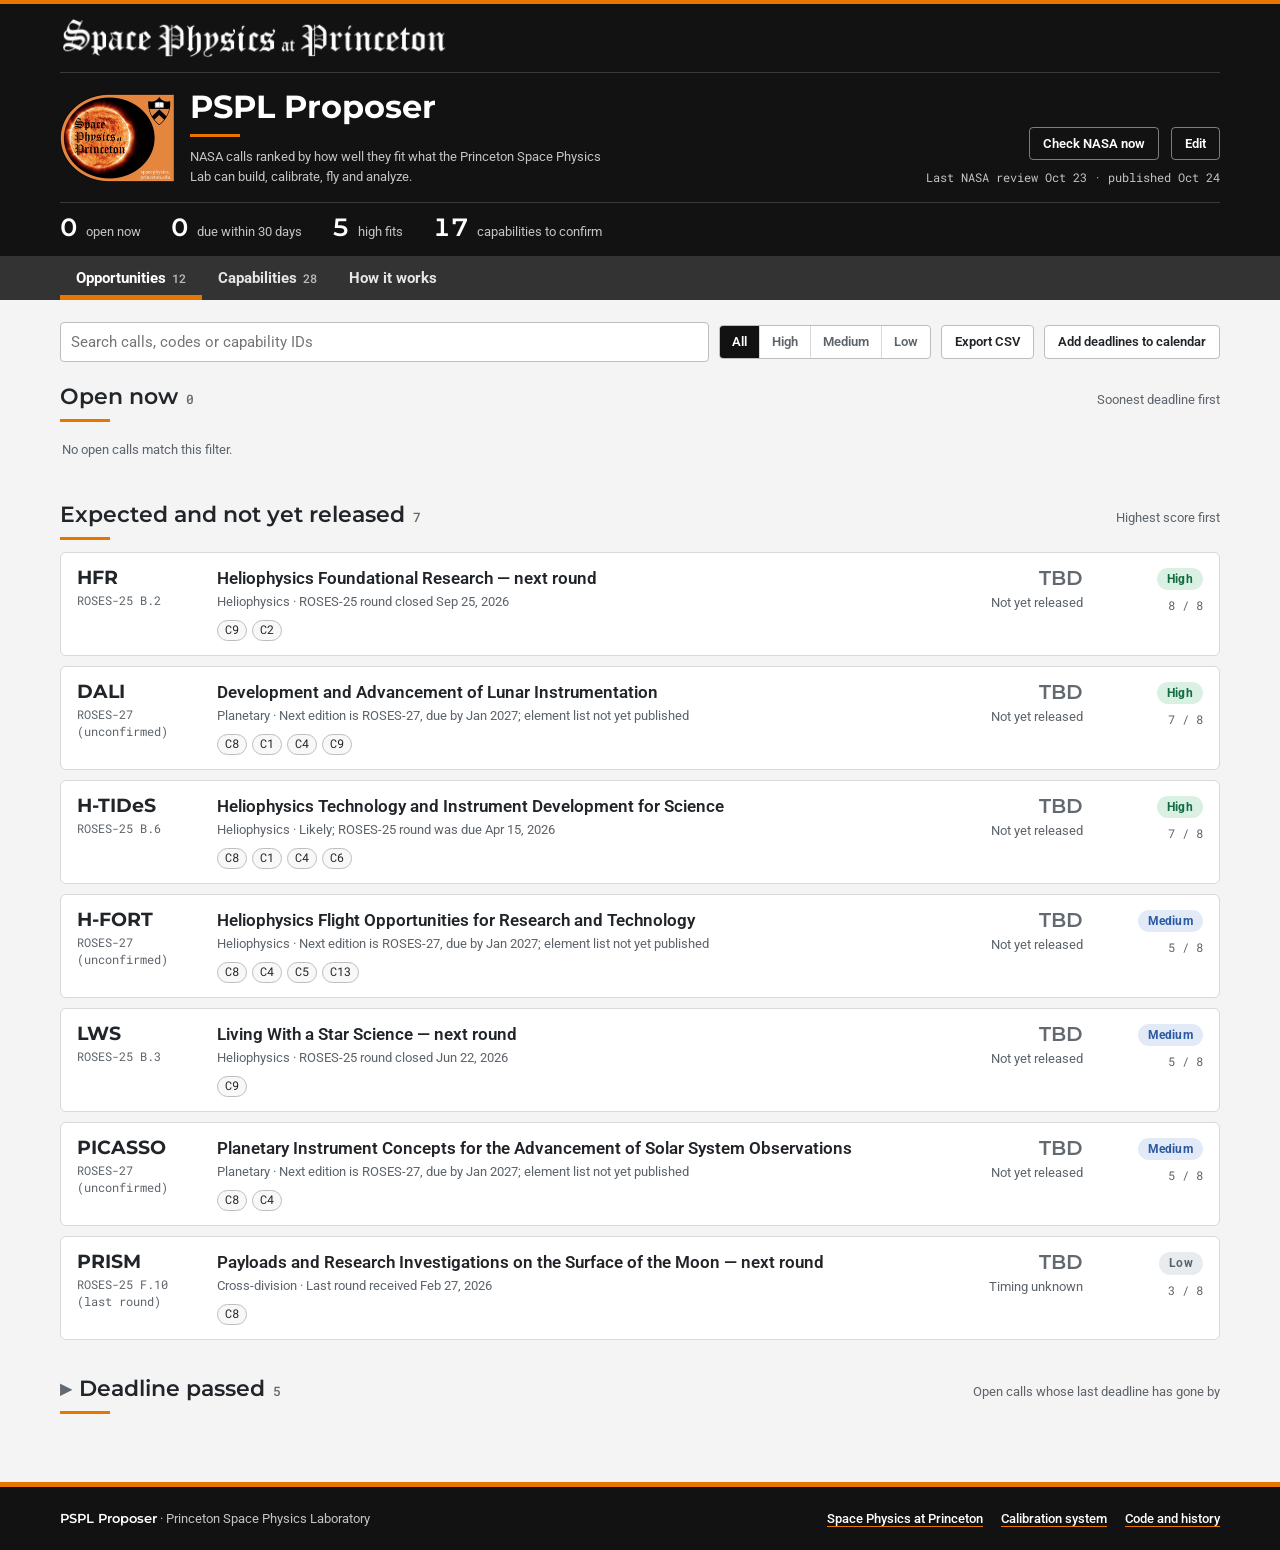
==== commit 97a798f3: "Release 1.4.0: call links, calendar files, faster NASA check, expertise rows - Every call has Copy l" ====
--- a/index.html
+++ b/index.html
@@ -11,8 +11,8 @@
 <link rel="preconnect" href="https://fonts.googleapis.com">
 <link rel="preconnect" href="https://fonts.gstatic.com" crossorigin>
 <link rel="stylesheet" href="https://fonts.googleapis.com/css2?family=Montserrat:wght@500;600;700&family=Roboto:ital,wght@0,400;0,500;0,700;1,400&family=Roboto+Mono:wght@400;500&display=swap">
-<link rel="stylesheet" href="style.css?v=1.3.0">
-<script src="app.js?v=1.3.0" defer></script>
+<link rel="stylesheet" href="style.css?v=1.4.0">
+<script src="app.js?v=1.4.0" defer></script>
 </head>
 <body>
 <template id="app-shell">
@@ -20,7 +20,7 @@
   <div class="inner">
     <div class="lab-bar">
       <a class="lab-banner" href="https://spacephysics.princeton.edu/" title="Space Physics at Princeton">
-        <img src="https://spacephysics.princeton.edu/sites/g/files/toruqf1376/files/spp_banner_alt.png" alt="Space Physics at Princeton" width="385" height="44" referrerpolicy="no-referrer" onerror="this.hidden = true; this.nextElementSibling.hidden = false;">
+        <img src="assets/spp-banner.png" alt="Space Physics at Princeton" width="388" height="44" onerror="this.hidden = true; this.nextElementSibling.hidden = false;">
         <span class="lab-name" hidden>Space Physics at Princeton</span>
       </a>
     </div>
@@ -135,6 +135,7 @@
           <button type="button" data-fit="all">All</button><button type="button" data-fit="high">High</button><button type="button" data-fit="medium">Medium</button><button type="button" data-fit="low">Low</button>
         </div>
         <button class="btn" id="exportOpps" type="button">Export CSV</button>
+        <button class="btn" id="exportIcs" type="button" title="Save every upcoming deadline as calendar events, each with a reminder a week before">Add deadlines to calendar</button>
       </div>
       <div id="lanes"></div>
     </section>
@@ -155,6 +156,8 @@
         <h2>One board for the lab</h2>
         <p>Everyone opens the same page, <a id="siteLink" href="https://mitchellshen.github.io/pspl-proposer/">mitchellshen.github.io/pspl-proposer</a>, in Edge, Chrome, Safari or Firefox on Windows or Mac. There's nothing to install and no account to make. Bookmark the page rather than saving a copy, so you always see the latest board.</p>
         <p>The board itself is one file, board.json, in the board's GitHub repository. Every published change is a commit there, so there's a full history of who changed what and when, and any change can be undone.</p>
+        <h2>Sharing a call</h2>
+        <p>Open a call and choose Copy link: the link opens the board with that call open, for anyone you send it to. Add to calendar saves the call's deadline as a calendar event with a reminder a week before, and Add deadlines to calendar, above the list of calls, does the same for every upcoming deadline on the board. Calendar files open in Outlook, Apple Calendar and Google Calendar.</p>
         <h2>Who can change the board</h2>
         <p>Anyone can choose Edit and try changes, including correcting or confirming capabilities, but those changes stay in their own browser. Nothing reaches the shared board until it's committed to board.json on GitHub, and only people added to the board's repository can commit. Everyone else's changes go to <span id="maintainerInline">whoever looks after the board</span> to approve.</p>
         <ol>
@@ -169,7 +172,8 @@
           <div><button class="btn" id="set-maintainer-save" type="button">Save name</button></div>
         </div>
         <h2>Finding new calls</h2>
-        <p>Check NASA now reads NASA's ROSES blog, where NASA announces new program elements, amendments and corrections, and Grants.gov when your browser allows it. Posts the board hasn't reviewed yet wait under To review. In edit mode, add the ones that fit, mark the rest reviewed, and publish. NASA's solicitation site (NSPIRES) can't be read by the page, so open the links for full call texts.</p>
+        <p>Check NASA now reads NASA's ROSES blog, where NASA announces new program elements, amendments and corrections, and NASA's listings on Grants.gov. It runs in your browser, so anyone can use it, and what it finds is kept in that browser. Posts the board hasn't reviewed yet wait under To review. In edit mode, add the ones that fit, mark the rest reviewed, and publish. NASA's solicitation site (NSPIRES) can't be read by the page, so open the links for full call texts.</p>
+        <p>Open calls whose last deadline has passed move to Deadline passed at the bottom of the list, until someone sets the next deadline or archives them.</p>
         <p id="checkNote"></p>
         <h2>How a call is scored</h2>
         <p>Each call gets three whole-number scores, and their sum sets the fit. In edit mode, change them with the + and &minus; controls on any call.</p>
--- a/style.css
+++ b/style.css
@@ -93,7 +93,7 @@
 h1 { font-family: var(--font-display); font-weight: 700; font-size: var(--step-3); letter-spacing: 0; line-height: 1.1; }
 .masthead h1::after { content: ""; display: block; width: 50px; height: 3px; background: var(--accent); margin-top: 10px; }
 .sub { margin-top: 10px; color: var(--head-muted); font-size: var(--step--1); max-width: 62ch; }
-.mast-actions { display: flex; align-items: center; justify-content: flex-end; gap: 8px 12px; flex-wrap: wrap; max-width: 390px; }
+.mast-actions { display: flex; align-items: center; justify-content: flex-end; gap: 8px 12px; flex-wrap: wrap; max-width: 390px; margin-left: auto; }
 .checked { order: 2; flex-basis: 100%; text-align: right; color: var(--head-muted); font-size: 0.75rem; }
 .checked.live { color: var(--head-accent); }
 .checked.live::before { content: ""; display: inline-block; width: 7px; height: 7px; border-radius: 50%; background: var(--accent); margin-right: 7px; vertical-align: 1px; animation: pulse 1.2s ease-in-out infinite; }
@@ -338,7 +338,7 @@
   .lab-banner img { height: 34px; }
   .lab-logo { height: 64px; }
   .brand { gap: 12px; }
-  .mast-actions { justify-content: flex-start; }
+  .mast-actions { justify-content: flex-start; margin-left: 0; }
   .checked { text-align: left; }
 }
 @media (max-width: 640px) {
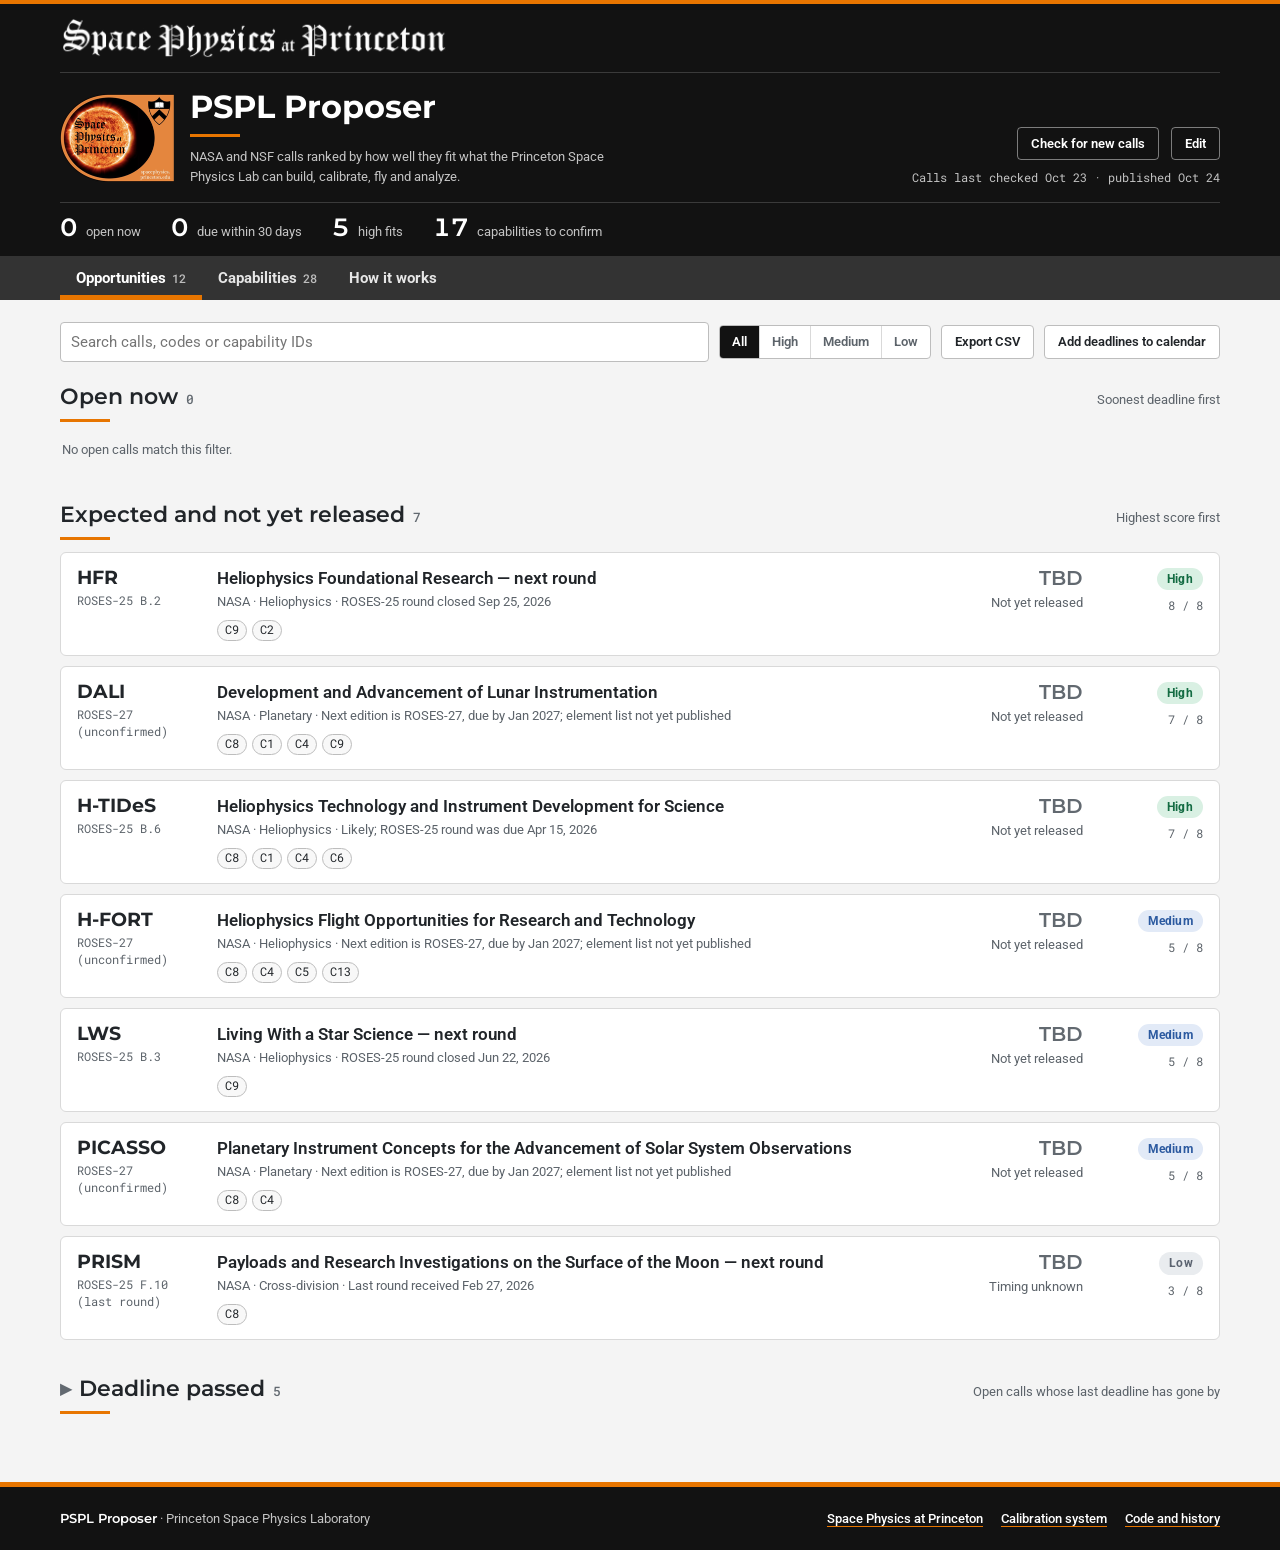
==== commit 61aba0e2: "Release 1.5.0: NSF calls from Grants.gov - Check NASA now becomes Check for new calls. Besides NASA'" ====
--- a/index.html
+++ b/index.html
@@ -5,14 +5,14 @@
 <meta name="viewport" content="width=device-width, initial-scale=1, viewport-fit=cover">
 <meta name="robots" content="noindex, nofollow">
 <title>PSPL Proposer</title>
-<meta name="description" content="NASA calls ranked by how well they fit what the Princeton Space Physics Lab can build, calibrate, fly and analyze.">
+<meta name="description" content="NASA and NSF calls ranked by how well they fit what the Princeton Space Physics Lab can build, calibrate, fly and analyze.">
 <link rel="icon" type="image/png" href="assets/spp-icon-64.png">
 <link rel="apple-touch-icon" href="assets/apple-touch-icon.png">
 <link rel="preconnect" href="https://fonts.googleapis.com">
 <link rel="preconnect" href="https://fonts.gstatic.com" crossorigin>
 <link rel="stylesheet" href="https://fonts.googleapis.com/css2?family=Montserrat:wght@500;600;700&family=Roboto:ital,wght@0,400;0,500;0,700;1,400&family=Roboto+Mono:wght@400;500&display=swap">
-<link rel="stylesheet" href="style.css?v=1.4.0">
-<script src="app.js?v=1.4.0" defer></script>
+<link rel="stylesheet" href="style.css?v=1.5.0">
+<script src="app.js?v=1.5.0" defer></script>
 </head>
 <body>
 <template id="app-shell">
@@ -29,12 +29,12 @@
         <img class="lab-logo" src="assets/spp-logo.png" alt="Space Physics at Princeton logo" width="114" height="88" onerror="this.hidden = true;">
         <div class="brand-text">
           <h1>PSPL Proposer</h1>
-          <p class="sub">NASA calls ranked by how well they fit what the Princeton Space Physics Lab can build, calibrate, fly and analyze.</p>
+          <p class="sub">NASA and NSF calls ranked by how well they fit what the Princeton Space Physics Lab can build, calibrate, fly and analyze.</p>
         </div>
       </div>
       <div class="mast-actions">
         <span class="checked mono" id="checked"></span>
-        <button class="btn" id="checkNowBtn" type="button" title="Reads NASA's ROSES blog and Grants.gov for new and changed calls">Check NASA now</button>
+        <button class="btn" id="checkNowBtn" type="button" title="Reads NASA's ROSES blog, and NASA's and NSF's listings on Grants.gov, for new and changed calls">Check for new calls</button>
         <button class="btn" id="editBtn" type="button" aria-pressed="false" title="Turn editing on or off in this browser">Edit</button>
         <button class="btn primary" id="addCallBtn" type="button" hidden>Add a call</button>
       </div>
@@ -43,7 +43,7 @@
       <div class="stat"><span class="stat-n" id="st-open">&mdash;</span><span class="stat-l">open now</span></div>
       <div class="stat"><span class="stat-n" id="st-soon">&mdash;</span><span class="stat-l">due within 30 days</span></div>
       <div class="stat"><span class="stat-n" id="st-high">&mdash;</span><span class="stat-l">high fits</span></div>
-      <div class="stat" id="st-review-wrap" hidden><span class="stat-n accent" id="st-review">0</span><span class="stat-l">NASA posts to review</span></div>
+      <div class="stat" id="st-review-wrap" hidden><span class="stat-n accent" id="st-review">0</span><span class="stat-l">to review</span></div>
       <div class="stat"><span class="stat-n" id="st-conf">&mdash;</span><span class="stat-l">capabilities to confirm</span></div>
     </div>
   </div>
@@ -98,9 +98,11 @@
         <p class="match-intro">Fill in what you know and add it to the board. To get scores, gaps and a next action suggested, use Suggest with AI: it builds a prompt from the call and the capability register for an AI assistant such as Copilot, ChatGPT or Claude.</p>
         <form class="form" id="addForm" novalidate>
           <label class="full"><span>Call name</span><input id="a-title" name="title" type="text" maxlength="200" placeholder="e.g. Heliophysics Low-Cost Access to Space"></label>
+          <label><span>Funder</span><select id="a-agency" name="agency"></select></label>
+          <label><span>Division</span><select id="a-division" name="division"></select></label>
           <label><span>Short name</span><input id="a-abbr" name="abbr" type="text" maxlength="24" placeholder="e.g. H-LCAS"></label>
-          <label><span>Element or call number</span><input id="a-element" name="element" type="text" maxlength="60" placeholder="e.g. ROSES-25 B.7"></label>
-          <label><span>Division</span><select id="a-division" name="division"></select></label>
+          <label><span>Element or call number</span><input id="a-element" name="element" type="text" maxlength="60" placeholder="e.g. ROSES-25 B.7 or NSF 26-516"></label>
+          <label><span>Solicitation ID <span class="help">(optional)</span></span><input id="a-sid" name="sid" type="text" maxlength="80" placeholder="e.g. NNH25ZDA001N-HLCAS or NSF 26-516"></label>
           <label><span>Status</span><select id="a-status" name="status">
             <option value="open">Open</option>
             <option value="step2">Step-2 only</option>
@@ -108,8 +110,8 @@
             <option value="unknown">Unknown</option>
           </select></label>
           <label><span>Next deadline</span><input id="a-due" name="due" type="date"></label>
-          <label><span>What's due</span><input id="a-duelabel" name="dueLabel" type="text" maxlength="200" placeholder="e.g. Step-1 proposal"></label>
-          <label class="full"><span>Link to the call</span><input id="a-source" name="source" type="url" maxlength="500" placeholder="https://science.nasa.gov/researchers/solicitations/..."></label>
+          <label><span>What's due</span><input id="a-duelabel" name="dueLabel" type="text" maxlength="200" placeholder="e.g. Step-1 proposal, or Proposals accepted anytime"></label>
+          <label class="full"><span>Link to the call</span><input id="a-source" name="source" type="url" maxlength="500" placeholder="https://science.nasa.gov/... or https://www.nsf.gov/funding/..."></label>
           <label class="full"><span>Call text <span class="help">(optional; it helps the AI suggestion)</span></span><textarea id="a-text" name="text" rows="5" placeholder="Paste the scope, eligibility and due-date sections of the call."></textarea></label>
           <div class="form-actions">
             <button class="btn primary" id="a-save" type="submit">Add to board</button>
@@ -131,9 +133,10 @@
 
       <div class="toolbar">
         <label class="search"><span class="sr">Search calls</span><input type="search" id="oppSearch" placeholder="Search calls, codes or capability IDs" autocomplete="off"></label>
-        <div class="seg" role="group" aria-label="Filter by fit">
+        <div class="seg" id="fitSeg" role="group" aria-label="Filter by fit">
           <button type="button" data-fit="all">All</button><button type="button" data-fit="high">High</button><button type="button" data-fit="medium">Medium</button><button type="button" data-fit="low">Low</button>
         </div>
+        <div class="seg" id="agencySeg" role="group" aria-label="Filter by funder" hidden></div>
         <button class="btn" id="exportOpps" type="button">Export CSV</button>
         <button class="btn" id="exportIcs" type="button" title="Save every upcoming deadline as calendar events, each with a reminder a week before">Add deadlines to calendar</button>
       </div>
@@ -162,7 +165,7 @@
         <p>Anyone can choose Edit and try changes, including correcting or confirming capabilities, but those changes stay in their own browser. Nothing reaches the shared board until it's committed to board.json on GitHub, and only people added to the board's repository can commit. Everyone else's changes go to <span id="maintainerInline">whoever looks after the board</span> to approve.</p>
         <ol>
           <li>Choose Edit at the top. It applies to this browser only, and you can turn it off the same way.</li>
-          <li>Correct capabilities, adjust scores, add calls and review new NASA posts. Your changes stay in this browser, counted in the orange band at the top, until you publish them.</li>
+          <li>Correct capabilities, adjust scores, add calls and review new NASA posts and NSF listings. Your changes stay in this browser, counted in the orange band at the top, until you publish them.</li>
           <li>Choose Publish changes in the band and follow its three steps: copy the new board, paste it over board.json on GitHub, and commit.</li>
           <li>Not added to the repository? GitHub offers Propose changes instead of Commit changes, which sends your edit for approval. Or download board.json from the band and send it on.</li>
         </ol>
@@ -172,7 +175,9 @@
           <div><button class="btn" id="set-maintainer-save" type="button">Save name</button></div>
         </div>
         <h2>Finding new calls</h2>
-        <p>Check NASA now reads NASA's ROSES blog, where NASA announces new program elements, amendments and corrections, and NASA's listings on Grants.gov. It runs in your browser, so anyone can use it, and what it finds is kept in that browser. Posts the board hasn't reviewed yet wait under To review. In edit mode, add the ones that fit, mark the rest reviewed, and publish. NASA's solicitation site (NSPIRES) can't be read by the page, so open the links for full call texts.</p>
+        <p>Check for new calls reads NASA's ROSES blog, where NASA announces new program elements, amendments and corrections, and NASA's and NSF's listings on Grants.gov. It runs in your browser, so anyone can use it, and what it finds is kept in that browser. Posts and listings the board hasn't reviewed yet wait under To review. In edit mode, add the ones that fit, mark the rest reviewed, and publish. NASA's solicitation site (NSPIRES) and NSF's own site can't be read by the page, so open the links for full call texts.</p>
+        <p>For NSF, the check watches the programs that fit the lab: GEO Core (which now covers geospace research), MPS Astro, MPS Physics, Major Research Instrumentation (MRI), Mid-scale Research Infrastructure, CAREER and the AGS postdoctoral fellowships, plus any NSF listing whose title mentions geospace, heliophysics, space weather, plasma or a similar topic. Other NSF listings posted since the NSF check began wait, folded, under Other NSF listings. Many NSF programs accept proposals anytime, so their calls show Anytime instead of a countdown and stay out of calendar files.</p>
+        <p>Any call can also be added by hand with Add a call, from NASA, NSF or another funder.</p>
         <p>Open calls whose last deadline has passed move to Deadline passed at the bottom of the list, until someone sets the next deadline or archives them.</p>
         <p id="checkNote"></p>
         <h2>How a call is scored</h2>
@@ -183,7 +188,7 @@
             <tbody>
               <tr><td>Alignment</td><td>0&ndash;3</td><td>How directly do the call's science or technology goals match what PSPL does?</td></tr>
               <tr><td>Readiness</td><td>0&ndash;3</td><td>Could PSPL write a competitive proposal today with what the register shows?</td></tr>
-              <tr><td>Timing</td><td>0&ndash;2</td><td>0 if under about three weeks or closed to new entrants, 1 if about a month away or unknown, 2 if months away or not yet released.</td></tr>
+              <tr><td>Timing</td><td>0&ndash;2</td><td>0 if under about three weeks or closed to new entrants, 1 if about a month away or unknown, 2 if months away, not yet released, or accepted anytime.</td></tr>
               <tr><td>Fit</td><td>0&ndash;8</td><td>High 6&ndash;8, Medium 4&ndash;5, Low 0&ndash;3.</td></tr>
             </tbody>
           </table>
@@ -191,7 +196,7 @@
         <h2>AI suggestions</h2>
         <p>In edit mode, Suggest with AI on a new call and Rescore with AI on an existing one build a prompt from the call and the capability register. Paste it into an AI assistant you can use, paste the reply back, and review the suggestion before you keep it. The page itself never sends the board anywhere.</p>
         <h2>What isn't covered yet</h2>
-        <p>NSF, DoD, ESA and other funders. Calls marked Expected are based on ROSES-25 and NASA's planning list, and may change when ROSES-27 is released.</p>
+        <p>DoD, ESA and other funders aren't checked; add their calls by hand. Changes to an NSF call that's already on the board aren't flagged, so check its NSF page before you plan around it. Calls marked Expected are based on ROSES-25 and NASA's planning list, and may change when ROSES-27 is released.</p>
         <h2>This browser</h2>
         <div class="settings">
           <label for="set-theme">Theme<select id="set-theme">
--- a/style.css
+++ b/style.css
@@ -2,7 +2,8 @@
    Princeton-orange rule and the lab's banner, a charcoal section bar with an orange marker under the active tab,
    Montserrat headings with a short orange bar, Roboto text, and a matching footer. Below the header: a notice band
    for saved copies, an orange band when this browser holds unpublished changes (with the publish steps), then the
-   ranked board of NASA calls (To review, Open now, Expected) and the capability register. Countdowns read T-minus. */
+   ranked board of NASA and NSF calls (To review, Open now, Expected) and the capability register. Countdowns read
+   T-minus; calls that take proposals anytime read Anytime. */
 :root {
   --bg: #F4F4F4;
   --surface: #FFFFFF;
